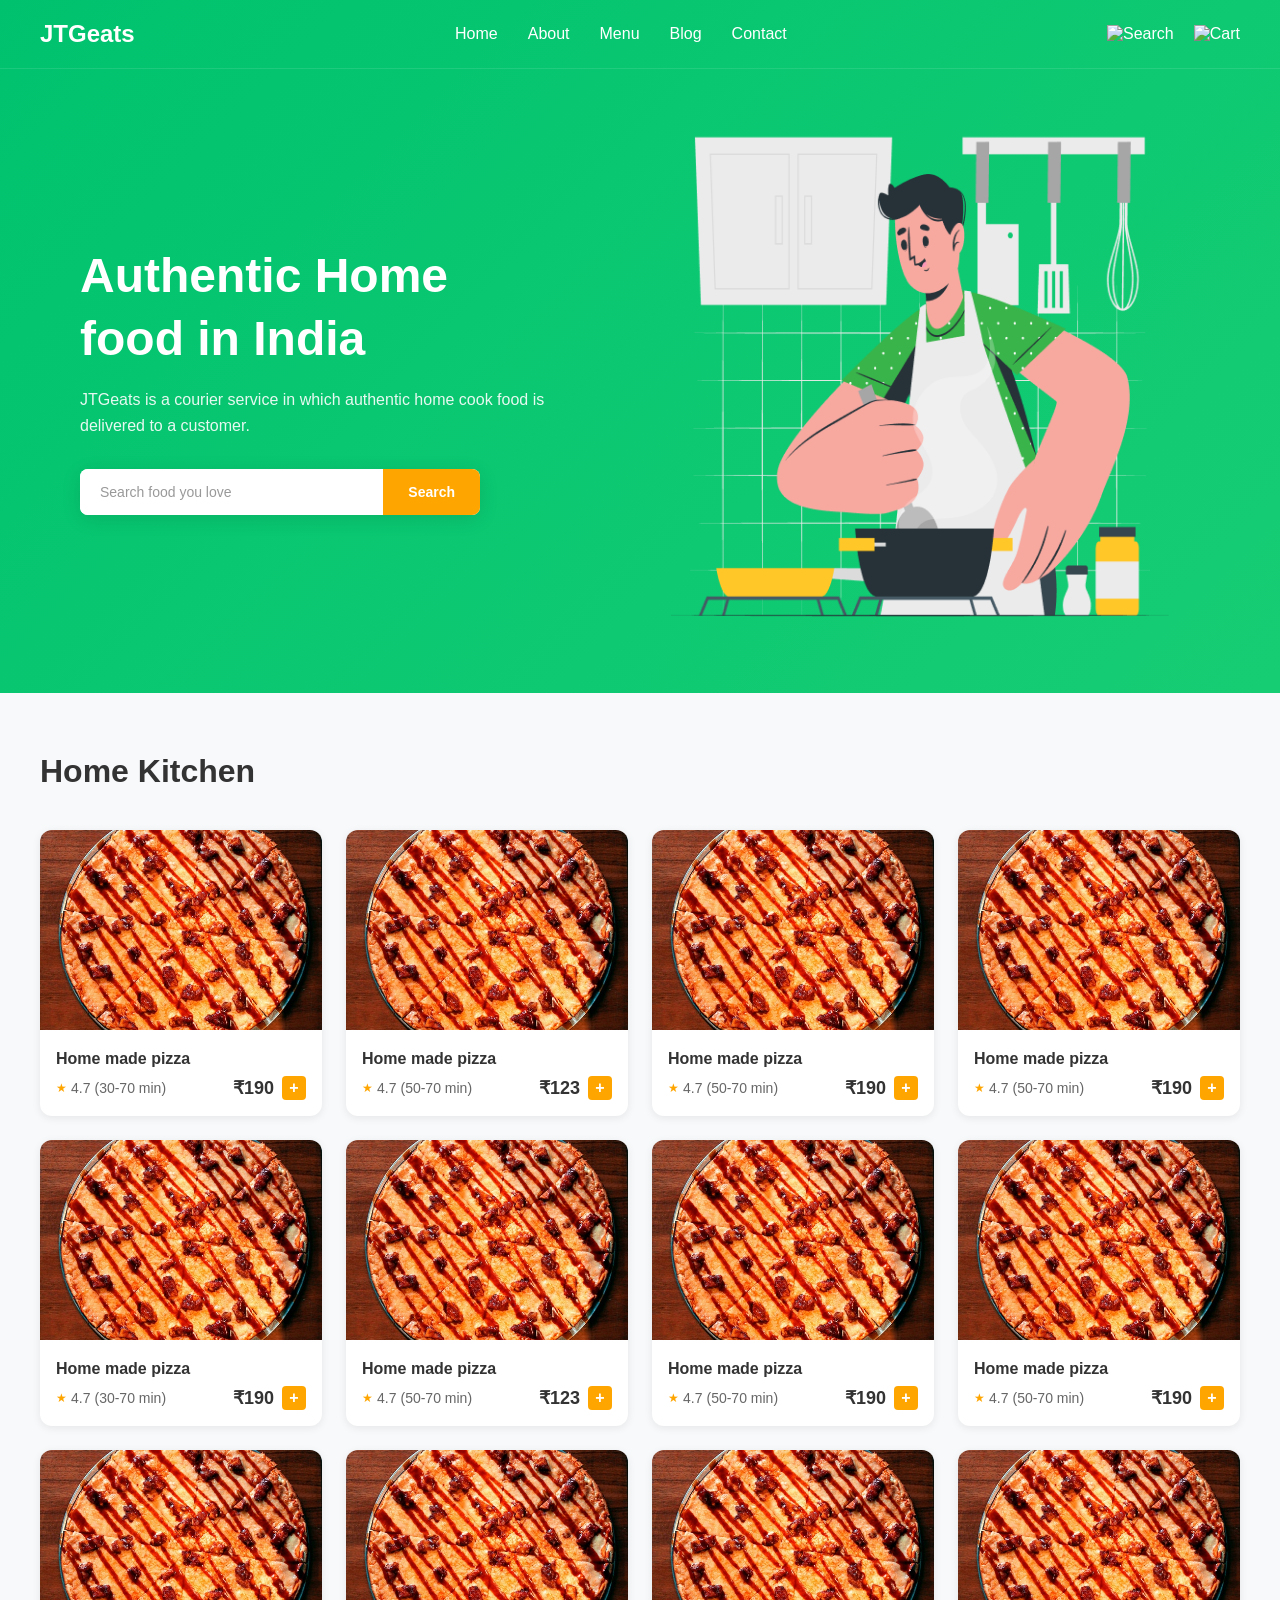
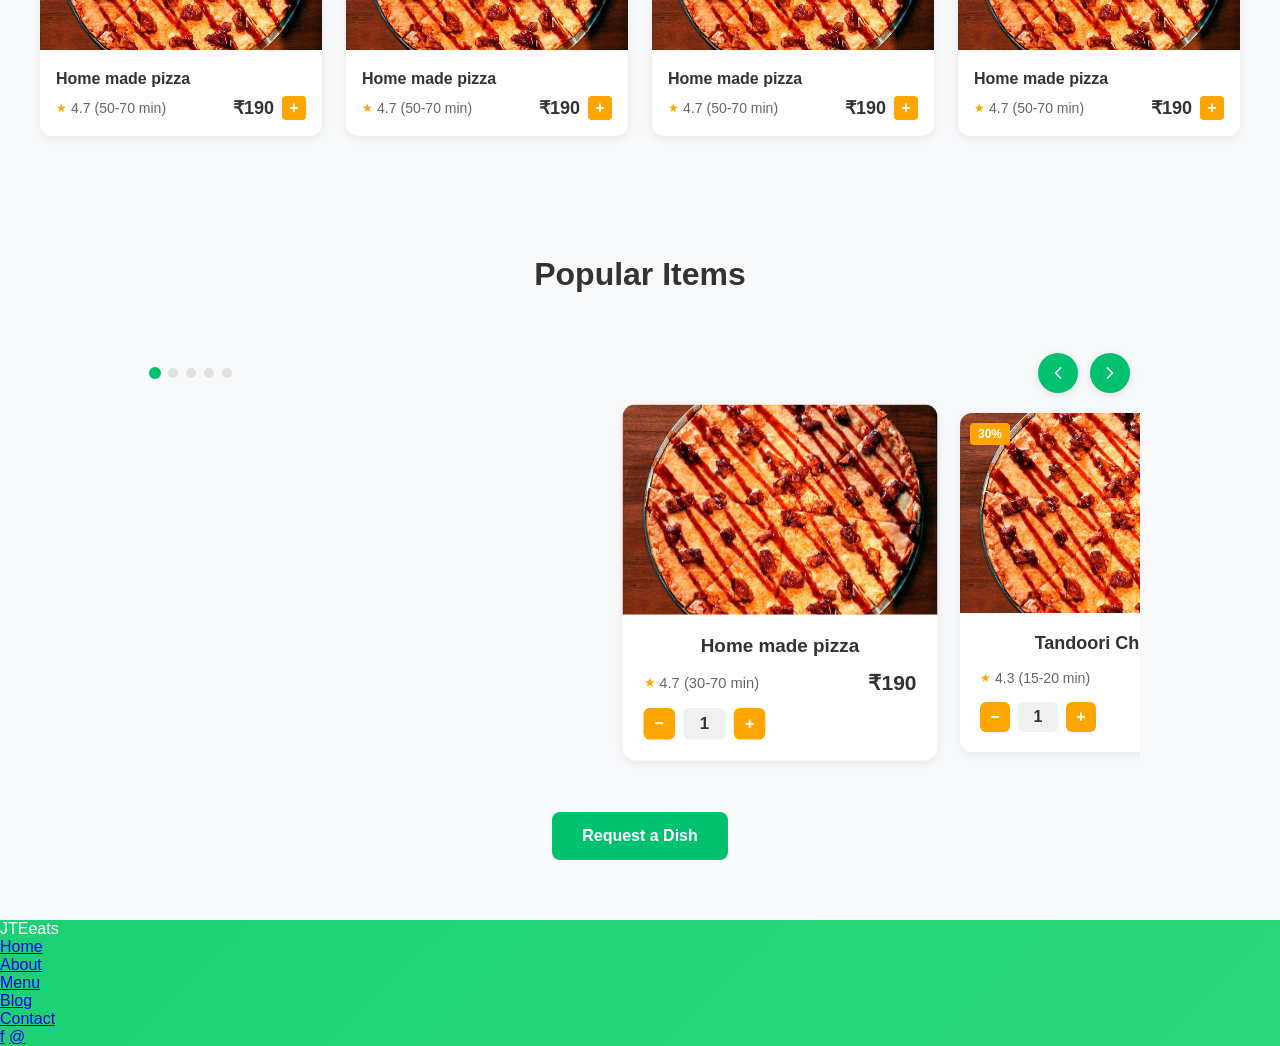
==== index.html @ 49a7e82a "Refactor homepage to load data dynamically Replaced hardcoded pizza and popular items in index.html " ====
<!DOCTYPE html>
<html lang="en">
<head>
  <meta charset="UTF-8" />
  <meta name="viewport" content="width=device-width, initial-scale=1.0"/>
  <title>JTGeats | Home</title>
  <link rel="stylesheet" href="style.css">
  <script src="script.js" defer></script>
</head>
<body>
  <header>
    <div class="nav-container">
      <div class="logo">JTGeats</div>
      <nav class="nav-links">
        <a href="#">Home</a>
        <a href="#">About</a>
        <a href="#">Menu</a>
        <a href="#">Blog</a>
        <a href="#">Contact</a>
      </nav>
      <div class="nav-icons">
        <div class="search-icon">
          <img src="https://img.icons8.com/ios-filled/24/ffffff/search--v1.png" alt="Search" width="24" height="24"/>
        </div>
        <div class="cart-icon">
          <img src="https://img.icons8.com/ios-filled/24/ffffff/cart-bag.png" alt="Cart" width="24" height="24"/>
        </div>
      </div>
    </div>
  </header>

  <main class="hero">
    <div class="hero-left">
      <h1>Authentic Home<br><span>food in India</span></h1>
      <p>JTGeats is a courier service in which authentic home cook food is delivered to a customer.</p>
      <div class="search-box">
        <input type="text" placeholder="Search food you love" />
        <button>Search</button>
      </div>
    </div>
    <div class="hero-right">
      <img src="assets/cuate.png" alt="kitchen-image" itemtype="http://schema.org/ImageObject" itemprop="image"/>
    </div>
  </main>

  <section class="home-kitchen">
    <h2>Home Kitchen</h2>
    <div class="pizza-grid">
      <!-- Pizza cards will be dynamically loaded from data.json -->
    </div>
  </section>

  <section class="popular-items">
    <h2>Popular Items</h2>
    <div class="carousel-container">
      <div class="carousel-header">
        <div class="carousel-indicators">
          <span class="indicator active" data-index="0"></span>
          <span class="indicator" data-index="1"></span>
          <span class="indicator" data-index="2"></span>
          <span class="indicator" data-index="3"></span>
          <span class="indicator" data-index="4"></span>
        </div>
        <div class="carousel-controls">
          <button class="carousel-nav prev" onclick="moveCarousel(-1)">
            <svg width="24" height="24" viewBox="0 0 24 24" fill="none" xmlns="http://www.w3.org/2000/svg">
              <path d="M15 18L9 12L15 6" stroke="currentColor" stroke-width="2" stroke-linecap="round" stroke-linejoin="round"/>
            </svg>
          </button>
          <button class="carousel-nav next" onclick="moveCarousel(1)">
            <svg width="24" height="24" viewBox="0 0 24 24" fill="none" xmlns="http://www.w3.org/2000/svg">
              <path d="M9 18L15 12L9 6" stroke="currentColor" stroke-width="2" stroke-linecap="round" stroke-linejoin="round"/>
            </svg>
          </button>
        </div>
      </div>
      <div class="carousel-wrapper" id="carousel">
        <!-- Popular items will be dynamically loaded from popular-items.json -->
      </div>
    </div>
    <button class="request-dish-btn" onclick="openModal()">Request a Dish</button>
  </section>


  <!-- <section class="hero">
        <div class="hero-container">
            <h1>We are providing best<br>home cooked food delivery service.</h1>
            <p>Away from home and craving the tasty homemade recipes?<br>Choose from a selection of our delicious home cooked dishes</p>
            
            <div class="video-container" onclick="toggleVideo()">
                <video id="foodVideo" muted>
                    <source src="https://sample-videos.com/zip/10/mp4/SampleVideo_1280x720_1mb.mp4" type="video/mp4">
                    Your browser does not support the video tag.
                </video>
                <div class="play-overlay" id="playOverlay">
                    <div class="play-icon"></div>
                </div>
            </div>
        </div>
    </section> -->

  

    <!-- Footer -->
    <footer class="footer">
        <div class="footer-content">
            <div class="footer-brand">JTEeats</div>
            <nav>
                <ul class="footer-nav">
                    <li><a href="#home">Home</a></li>
                    <li><a href="#about">About</a></li>
                    <li><a href="#menu">Menu</a></li>
                    <li><a href="#blog">Blog</a></li>
                    <li><a href="#contact">Contact</a></li>
                </ul>
            </nav>
            <div class="social-icons">
                <a href="#" class="social-icon">f</a>
                <a href="#" class="social-icon">@</a>
            </div>
        </div>
    </footer>

  <!-- Modal -->
  <div class="modal-overlay" id="modalOverlay">
    <div class="modal">
      <button class="modal-close" onclick="closeModal()">&times;</button>
      <h3>Request a Custom Dish</h3>
      <form id="requestForm">
        <div class="form-group">
          <label for="dishName">Dish Name</label>
          <input type="text" id="dishName" name="dishName" placeholder="Enter the dish name you'd like to request">
        </div>
        <div class="form-group">
          <label for="customerName">Your Name</label>
          <input type="text" id="customerName" name="customerName" placeholder="Enter your full name">
        </div>
        <div class="form-group">
          <label for="email">Email Address</label>
          <input type="email" id="email" name="email" placeholder="Enter your email address">
        </div>
        <div class="form-group">
          <label for="phone">Phone Number</label>
          <input type="tel" id="phone" name="phone" placeholder="Enter your phone number">
        </div>
        <div class="form-group">
          <label for="description">Special Instructions</label>
          <textarea id="description" name="description" placeholder="Any special requirements or cooking preferences..."></textarea>
        </div>
        <div class="modal-buttons">
          <button type="button" class="btn-cancel" onclick="closeModal()">Cancel</button>
          <button type="button" class="btn-submit" onclick="submitRequest()">Submit Request</button>
        </div>
      </form>
    </div>
  </div>
</body>
</html>
---- style.css ----
* {
      margin: 0;
      padding: 0;
      box-sizing: border-box;
    }

    body {
      font-family: 'Segoe UI', sans-serif;
      background: linear-gradient(135deg, #00c26e 0%, #2dd87a 100%);
      color: white;
      min-height: 100vh;
    }

    /* Navigation */
    header {
      padding: 20px 40px;
      border-bottom: 1px solid rgba(255, 255, 255, 0.1);
    }

    .nav-container {
      display: flex;
      align-items: center;
      justify-content: space-between;
    }

    .logo {
      font-size: 24px;
      font-weight: bold;
    }

    .nav-links {
      display: flex;
      gap: 30px;
    }

    .nav-links a {
      text-decoration: none;
      color: white;
      font-size: 16px;
      font-weight: 500;
      transition: opacity 0.3s ease;
    }

    .nav-links a:hover {
      opacity: 0.8;
    }

    .nav-icons {
      display: flex;
      align-items: center;
      gap: 20px;
    }

    .search-icon, .cart-icon {
      cursor: pointer;
      transition: opacity 0.3s ease;
    }

    .search-icon:hover, .cart-icon:hover {
      opacity: 0.8;
    }

    .search-icon svg, .cart-icon svg {
      width: 22px;
      height: 22px;
      fill: white;
    }

    /* Hero Section */
    .hero {
      display: flex;
      justify-content: space-between;
      align-items: center;
      padding: 60px 80px;
      gap: 60px;
    }

    .hero-left {
      flex: 1;
      max-width: 500px;
    }

    .hero-left h1 {
      font-size: 48px;
      font-weight: bold;
      line-height: 1.2;
      margin-bottom: 20px;
    }

    .hero-left h1 span {
      display: block;
      margin-top: 5px;
    }

    .hero-left p {
      font-size: 16px;
      line-height: 1.6;
      margin-bottom: 30px;
      opacity: 0.9;
    }

    .search-box {
      display: flex;
      align-items: center;
      background-color: white;
      border-radius: 8px;
      overflow: hidden;
      width: 400px;
      box-shadow: 0 4px 20px rgba(0, 0, 0, 0.1);
    }

    .search-box input {
      flex: 1;
      padding: 15px 20px;
      border: none;
      outline: none;
      font-size: 14px;
      color: #333;
    }

    .search-box input::placeholder {
      color: #999;
    }

    .search-box button {
      background-color: #ffa500;
      color: white;
      padding: 15px 25px;
      border: none;
      font-weight: bold;
      cursor: pointer;
      font-size: 14px;
      transition: background-color 0.3s ease;
    }

    .search-box button:hover {
      background-color: #e6940a;
    }

    /* Hero Image */
    .hero-right {
      flex: 1;
      display: flex;
      justify-content: center;
      align-items: center;
    }

    .hero-right img {
      max-width: 500px;
      width: 100%;
      height: auto;
    }

    /* Home Kitchen Section */
    .home-kitchen {
      background-color: #f8f9fa;
      color: #333;
      padding: 60px 40px;
    }

    .home-kitchen h2 {
      font-size: 32px;
      font-weight: bold;
      margin-bottom: 40px;
      color: #333;
    }

    .pizza-grid {
      display: grid;
      grid-template-columns: repeat(auto-fit, minmax(280px, 1fr));
      gap: 24px;
      max-width: 1200px;
      margin: 0 auto;
    }

    .pizza-card {
      background: white;
      border-radius: 12px;
      overflow: hidden;
      box-shadow: 0 2px 8px rgba(0, 0, 0, 0.08);
      transition: transform 0.3s ease, box-shadow 0.3s ease;
      position: relative;
    }

    .pizza-card:hover {
      transform: translateY(-2px);
      box-shadow: 0 4px 16px rgba(0, 0, 0, 0.12);
    }

    .pizza-image {
      width: 100%;
      height: 200px;
      object-fit: cover;
      position: relative;
    }

    .discount-badge {
      position: absolute;
      top: 10px;
      left: 10px;
      background-color: #ffa500;
      color: white;
      padding: 4px 8px;
      border-radius: 4px;
      font-size: 12px;
      font-weight: bold;
    }

    .pizza-info {
      padding: 16px;
    }

    .pizza-title {
      font-size: 16px;
      font-weight: 600;
      margin-bottom: 8px;
      color: #333;
    }

    .pizza-footer {
      display: flex;
      justify-content: space-between;
      align-items: center;
    }

    .pizza-rating {
      display: flex;
      align-items: center;
      gap: 4px;
      font-size: 14px;
      color: #666;
    }

    .star {
      color: #ffa500;
      font-size: 12px;
    }

    .pizza-price {
      font-size: 18px;
      font-weight: bold;
      color: #333;
    }

    .add-btn {
      background-color: #ffa500;
      color: white;
      border: none;
      width: 24px;
      height: 24px;
      border-radius: 4px;
      cursor: pointer;
      font-size: 16px;
      font-weight: bold;
      display: flex;
      align-items: center;
      justify-content: center;
      transition: background-color 0.3s ease;
    }

    .add-btn:hover {
      background-color: #e6940a;
    }

    /* Popular Items Section */
    .popular-items {
      background-color: #f8f9fa;
      color: #333;
      padding: 60px 40px;
      text-align: center;
    }

    .popular-items h2 {
      font-size: 32px;
      font-weight: bold;
      margin-bottom: 40px;
      color: #333;
    }

    .carousel-container {
      position: relative;
      max-width: 1000px;
      margin: 0 auto;
      overflow: hidden;
      padding: 20px 0;
    }

    .carousel-header {
      display: flex;
      justify-content: space-between;
      align-items: center;
      margin-bottom: 20px;
      padding: 0 10px;
    }

    .carousel-indicators {
      display: flex;
      gap: 8px;
    }

    .indicator {
      width: 10px;
      height: 10px;
      border-radius: 50%;
      background-color: #e0e0e0;
      cursor: pointer;
      transition: background-color 0.3s ease, transform 0.3s ease;
    }

    .indicator.active {
      background-color: #00c26e;
      transform: scale(1.2);
    }

    .carousel-controls {
      display: flex;
      gap: 12px;
    }

    .carousel-wrapper {
      display: flex;
      transition: transform 0.3s ease;
    }

    .carousel-item {
      min-width: 300px;
      margin: 0 15px;
      background: white;
      border-radius: 12px;
      overflow: hidden;
      box-shadow: 0 2px 8px rgba(0, 0, 0, 0.08);
      transition: transform 0.3s ease, box-shadow 0.3s ease;
      position: relative;
    }

    .carousel-item:hover {
      transform: translateY(-8px);
      box-shadow: 0 8px 25px rgba(0, 0, 0, 0.15);
    }

    .carousel-item.center {
      transform: scale(1.05);
      z-index: 2;
    }

    .carousel-item.center:hover {
      transform: scale(1.05) translateY(-8px);
    }

    .item-image {
      width: 100%;
      height: 200px;
      position: relative;
    }

    .carousel-nav {
      background-color: #00c26e;
      border: none;
      border-radius: 50%;
      width: 40px;
      height: 40px;
      cursor: pointer;
      display: flex;
      align-items: center;
      justify-content: center;
      color: white;
      font-size: 20px;
      transition: background-color 0.3s ease, transform 0.3s ease;
      box-shadow: 0 2px 8px rgba(0, 0, 0, 0.1);
    }

    .carousel-nav:hover {
      background-color: #00a85c;
      transform: scale(1.1);
    }

    .carousel-nav svg {
      width: 20px;
      height: 20px;
      color: white;
    }

    .item-info {
      padding: 20px;
    }

    .item-title {
      font-size: 18px;
      font-weight: 600;
      margin-bottom: 12px;
      color: #333;
    }

    .item-footer {
      display: flex;
      justify-content: space-between;
      align-items: center;
    }

    .item-rating {
      display: flex;
      align-items: center;
      gap: 4px;
      font-size: 14px;
      color: #666;
    }

    .item-price {
      font-size: 20px;
      font-weight: bold;
      color: #333;
    }

    .quantity-controls {
      display: flex;
      align-items: center;
      gap: 8px;
      margin-top: 12px;
    }

    .qty-btn {
      background-color: #ffa500;
      color: white;
      border: none;
      width: 30px;
      height: 30px;
      border-radius: 6px;
      cursor: pointer;
      font-size: 16px;
      font-weight: bold;
      display: flex;
      align-items: center;
      justify-content: center;
    }

    .qty-display {
      background-color: #f0f0f0;
      padding: 6px 12px;
      border-radius: 6px;
      font-weight: bold;
      min-width: 40px;
      text-align: center;
    }

    .request-dish-btn {
      background-color: #00c26e;
      color: white;
      border: none;
      padding: 15px 30px;
      border-radius: 8px;
      font-size: 16px;
      font-weight: bold;
      cursor: pointer;
      margin-top: 40px;
      transition: background-color 0.3s ease;
    }

    .request-dish-btn:hover {
      background-color: #00a85c;
    }

    /* Modal Styles */
    .modal-overlay {
      position: fixed;
      top: 0;
      left: 0;
      width: 100%;
      height: 100%;
      background-color: rgba(0, 0, 0, 0.6);
      display: none;
      justify-content: center;
      align-items: center;
      z-index: 1000;
    }

    .modal-overlay.active {
      display: flex;
    }

    .modal {
      background: white;
      border-radius: 12px;
      padding: 30px;
      width: 90%;
      max-width: 500px;
      position: relative;
      animation: modalSlideIn 0.3s ease;
    }

    @keyframes modalSlideIn {
      from {
        opacity: 0;
        transform: translateY(-50px);
      }
      to {
        opacity: 1;
        transform: translateY(0);
      }
    }

    .modal-close {
      position: absolute;
      top: 15px;
      right: 20px;
      background: none;
      border: none;
      font-size: 24px;
      cursor: pointer;
      color: #666;
    }

    .modal h3 {
      margin-bottom: 20px;
      color: #333;
      font-size: 24px;
    }

    .form-group {
      margin-bottom: 20px;
    }

    .form-group label {
      display: block;
      margin-bottom: 8px;
      font-weight: 600;
      color: #333;
    }

    .form-group input,
    .form-group textarea {
      width: 100%;
      padding: 12px;
      border: 2px solid #e0e0e0;
      border-radius: 8px;
      font-size: 14px;
      transition: border-color 0.3s ease;
    }

    .form-group input:focus,
    .form-group textarea:focus {
      outline: none;
      border-color: #00c26e;
    }

    .form-group textarea {
      resize: vertical;
      height: 100px;
    }

    .modal-buttons {
      display: flex;
      gap: 12px;
      justify-content: flex-end;
      margin-top: 30px;
    }

    .btn-cancel {
      background-color: #6c757d;
      color: white;
      border: none;
      padding: 12px 24px;
      border-radius: 8px;
      cursor: pointer;
      font-size: 14px;
      font-weight: 500;
    }

    .btn-submit {
      background-color: #00c26e;
      color: white;
      border: none;
      padding: 12px 24px;
      border-radius: 8px;
      cursor: pointer;
      font-size: 14px;
      font-weight: 500;
    }

    .btn-cancel:hover {
      background-color: #5a6268;
    }

    .btn-submit:hover {
      background-color: #00a85c;
    }

    /* Body scroll lock */
    body.modal-open {
      overflow: hidden;
    }

    /* Responsive Design */
    @media (max-width: 768px) {
      .hero {
        flex-direction: column;
        padding: 40px 20px;
        text-align: center;
      }
      
      .hero-left {
        max-width: 100%;
        margin-bottom: 40px;
      }
      
      .hero-left h1 {
        font-size: 36px;
      }
      
      .search-box {
        width: 100%;
        max-width: 400px;
      }
      
      .nav-container {
        padding: 0 20px;
      }
      
      .nav-links {
        gap: 20px;
      }

      .home-kitchen {
        padding: 40px 20px;
      }

      .pizza-grid {
        grid-template-columns: repeat(auto-fit, minmax(250px, 1fr));
        gap: 20px;
      }

      .popular-items {
        padding: 40px 20px;
      }

      .carousel-item {
        min-width: 280px;
      }

      .carousel-nav {
        display: flex;
      }

      .modal {
        width: 95%;
        margin: 20px;
        padding: 20px;
      }

   
        
    }
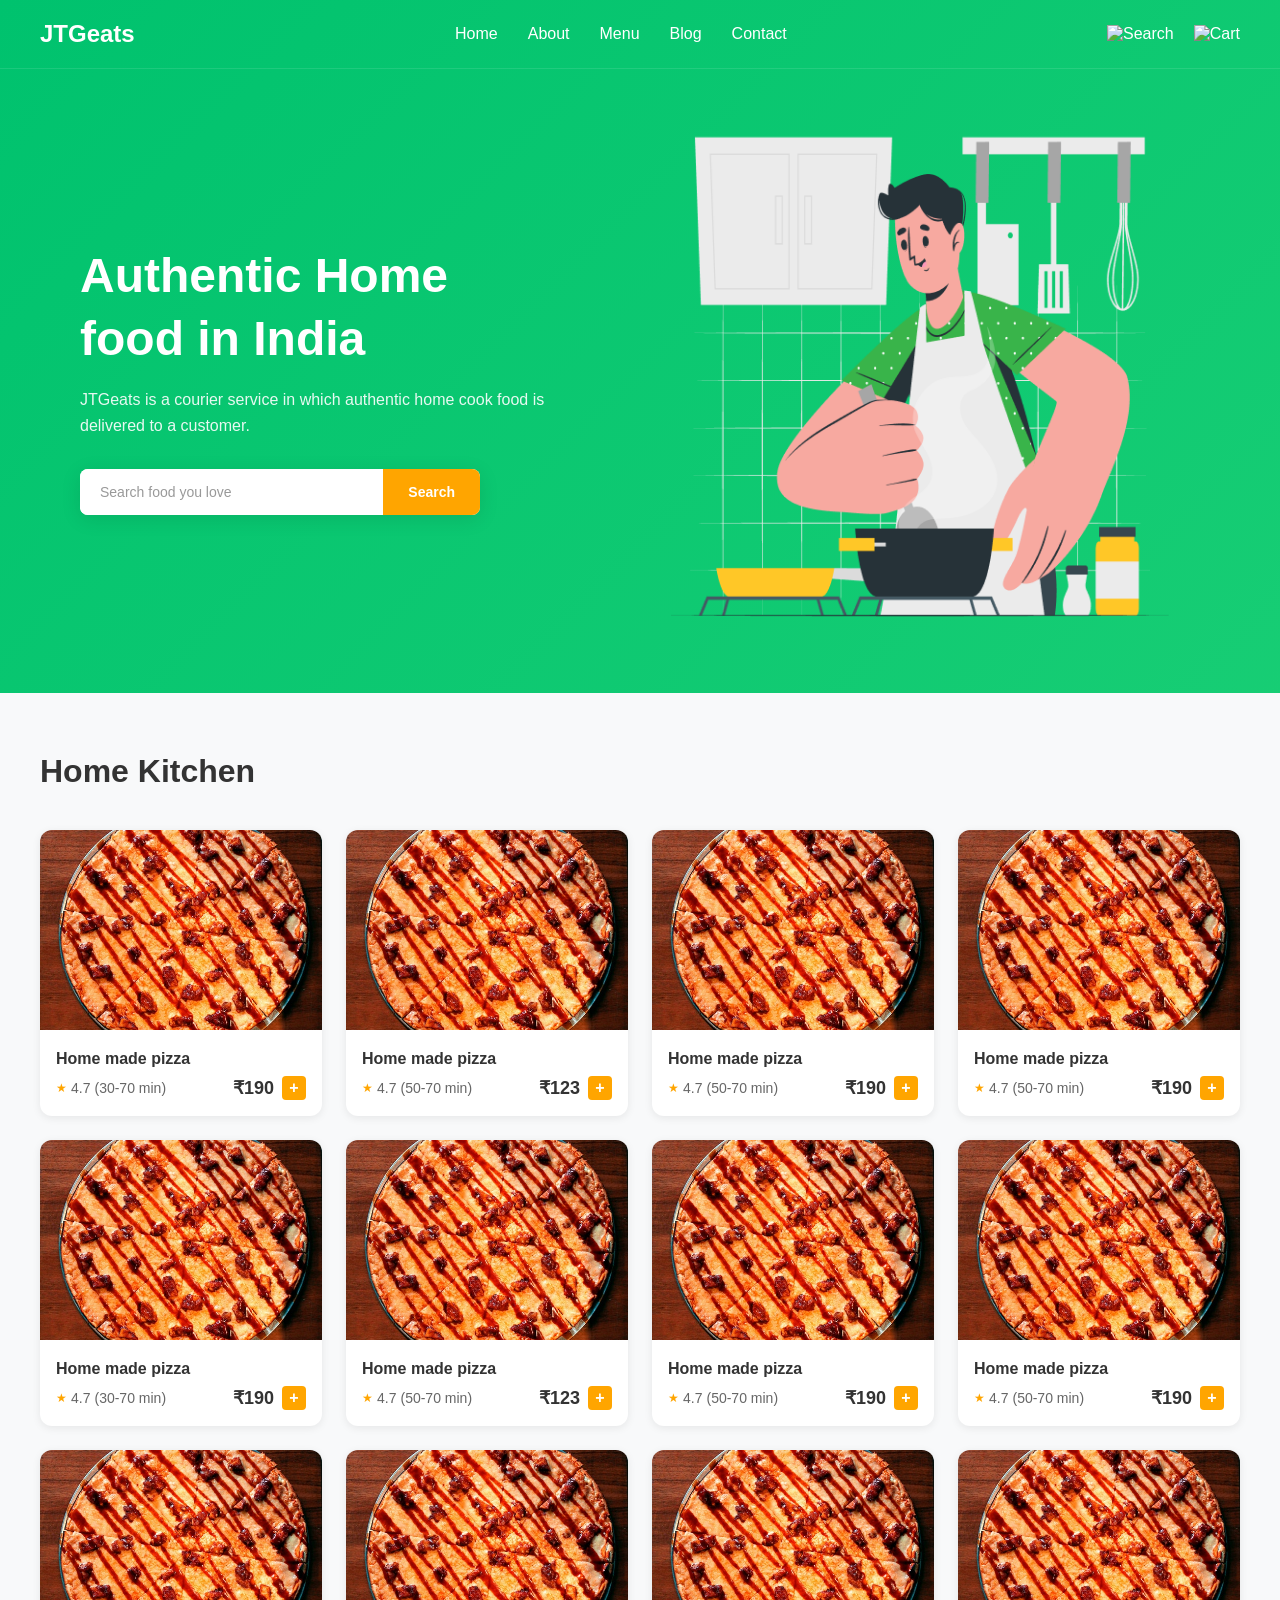
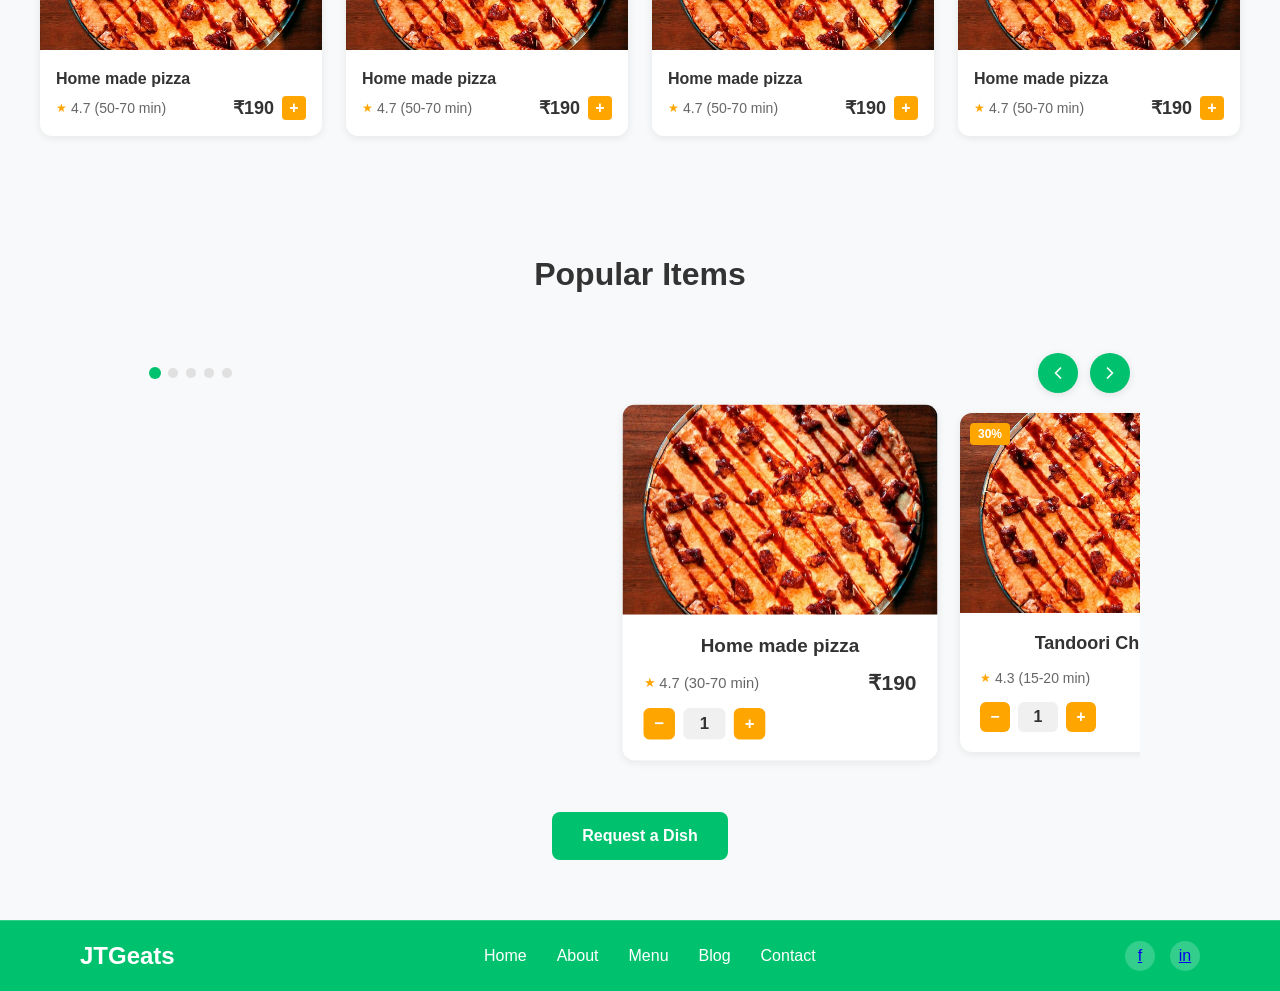
==== commit df48c7ab: "Revamp footer structure and styling Updated the footer brand name, simplified navigation links, and " ====
--- a/index.html
+++ b/index.html
@@ -104,19 +104,17 @@
     <!-- Footer -->
     <footer class="footer">
         <div class="footer-content">
-            <div class="footer-brand">JTEeats</div>
-            <nav>
-                <ul class="footer-nav">
-                    <li><a href="#home">Home</a></li>
-                    <li><a href="#about">About</a></li>
-                    <li><a href="#menu">Menu</a></li>
-                    <li><a href="#blog">Blog</a></li>
-                    <li><a href="#contact">Contact</a></li>
-                </ul>
+            <div class="footer-brand">JTGeats</div>
+            <nav class="footer-nav">
+                <a href="#">Home</a>
+                <a href="#">About</a>
+                <a href="#">Menu</a>
+                <a href="#">Blog</a>
+                <a href="#">Contact</a>
             </nav>
             <div class="social-icons">
                 <a href="#" class="social-icon">f</a>
-                <a href="#" class="social-icon">@</a>
+                <a href="#" class="social-icon">in</a>
             </div>
         </div>
     </footer>
--- a/style.css
+++ b/style.css
@@ -589,6 +589,69 @@
       overflow: hidden;
     }
 
+    /* Footer Styles */
+    .footer {
+      background-color: #00c26e;
+      padding: 20px 0;
+      border-top: 1px solid rgba(255, 255, 255, 0.2);
+    }
+
+    .footer-content {
+      max-width: 1200px;
+      margin: 0 auto;
+      display: flex;
+      justify-content: space-between;
+      align-items: center;
+      padding: 0 40px;
+    }
+
+    .footer-brand {
+      font-size: 24px;
+      font-weight: bold;
+      color: white;
+    }
+
+    .footer-nav {
+      display: flex;
+      gap: 30px;
+    }
+
+    .footer-nav a {
+      color: white;
+      text-decoration: none;
+      font-size: 16px;
+      transition: opacity 0.3s ease;
+    }
+
+    .footer-nav a:hover {
+      opacity: 0.8;
+    }
+
+    .social-icons {
+      display: flex;
+      gap: 15px;
+    }
+
+    .social-icon {
+      display: flex;
+      align-items: center;
+      justify-content: center;
+      width: 30px;
+      height: 30px;
+      border-radius: 50%;
+      background-color: rgba(255, 255, 255, 0.2);
+      transition: background-color 0.3s ease;
+    }
+
+    .social-icon:hover {
+      background-color: rgba(255, 255, 255, 0.3);
+    }
+
+    .social-icon img {
+      width: 16px;
+      height: 16px;
+    }
+
     /* Responsive Design */
     @media (max-width: 768px) {
       .hero {
@@ -646,6 +709,13 @@
         padding: 20px;
       }
 
-   
-        
+      .footer-content {
+        flex-direction: column;
+        gap: 20px;
+        padding: 20px;
+      }
+
+      .footer-nav {
+        gap: 20px;
+      }
     }
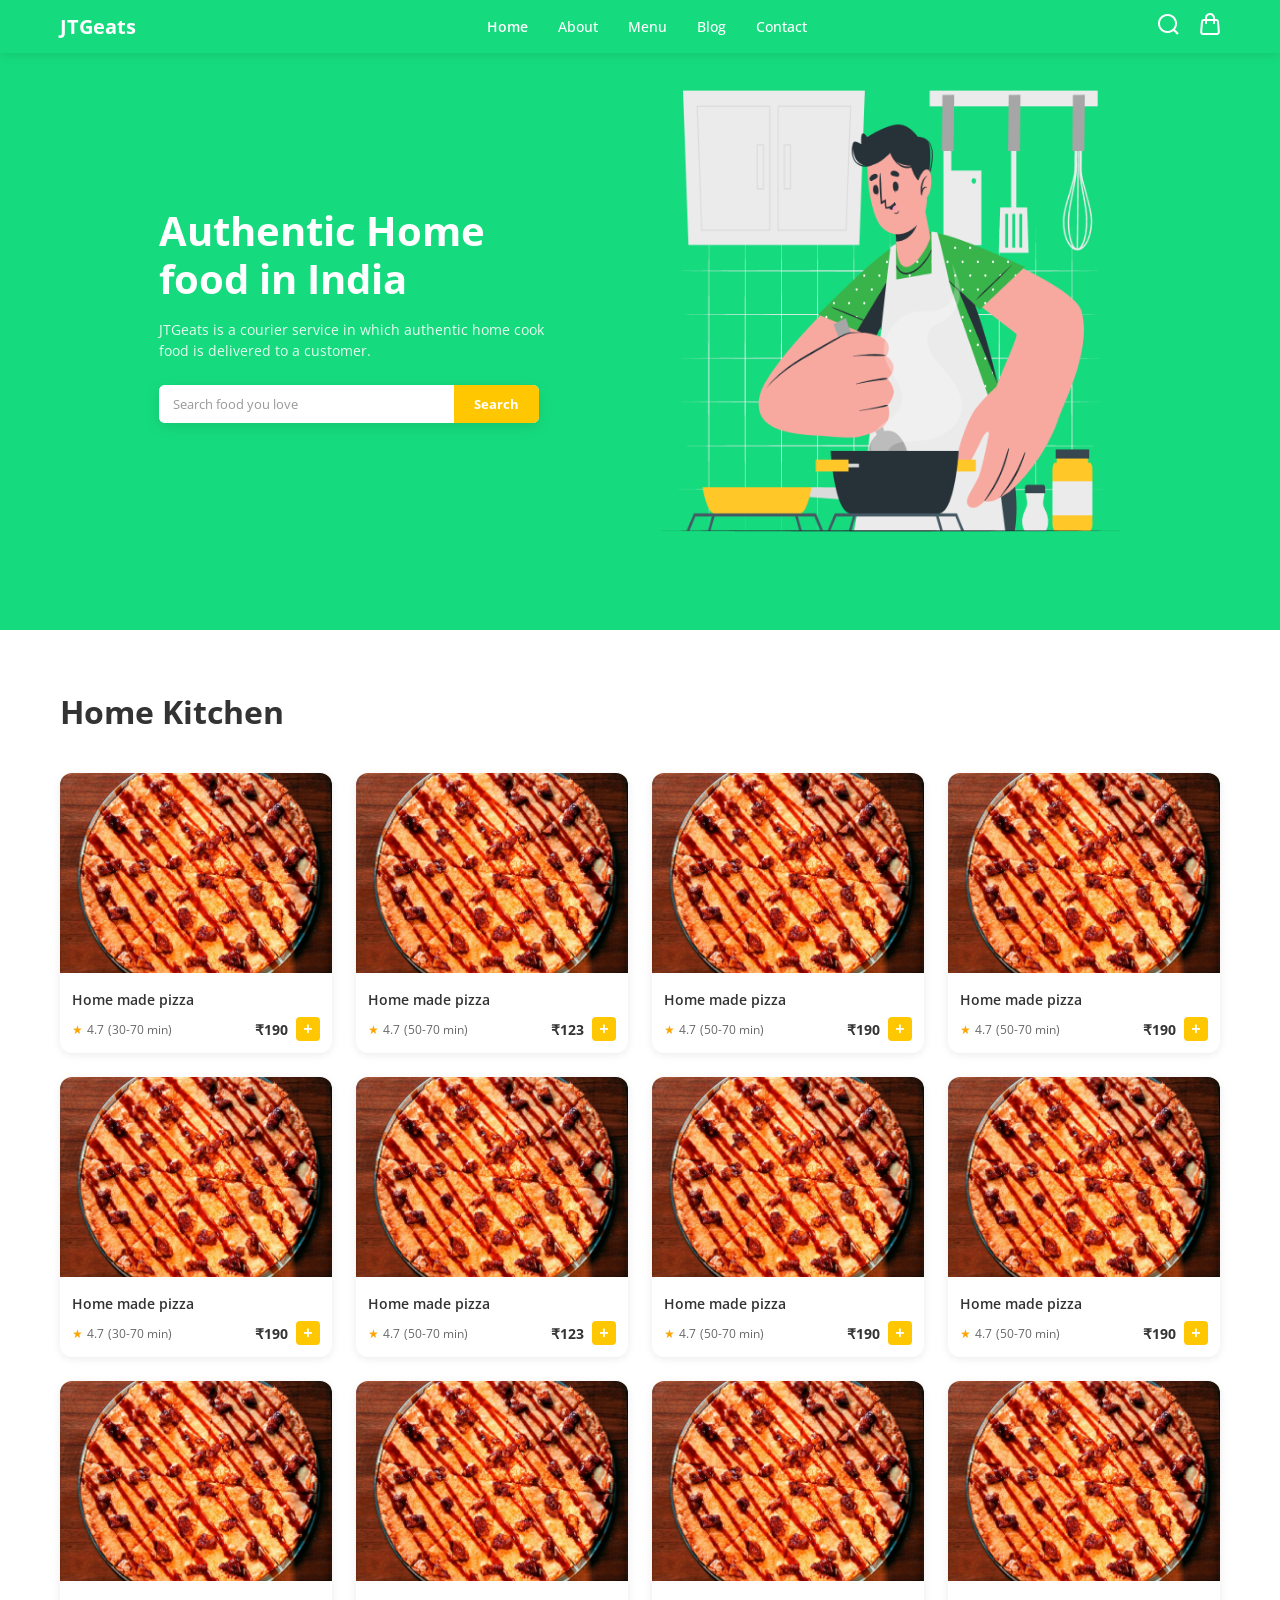
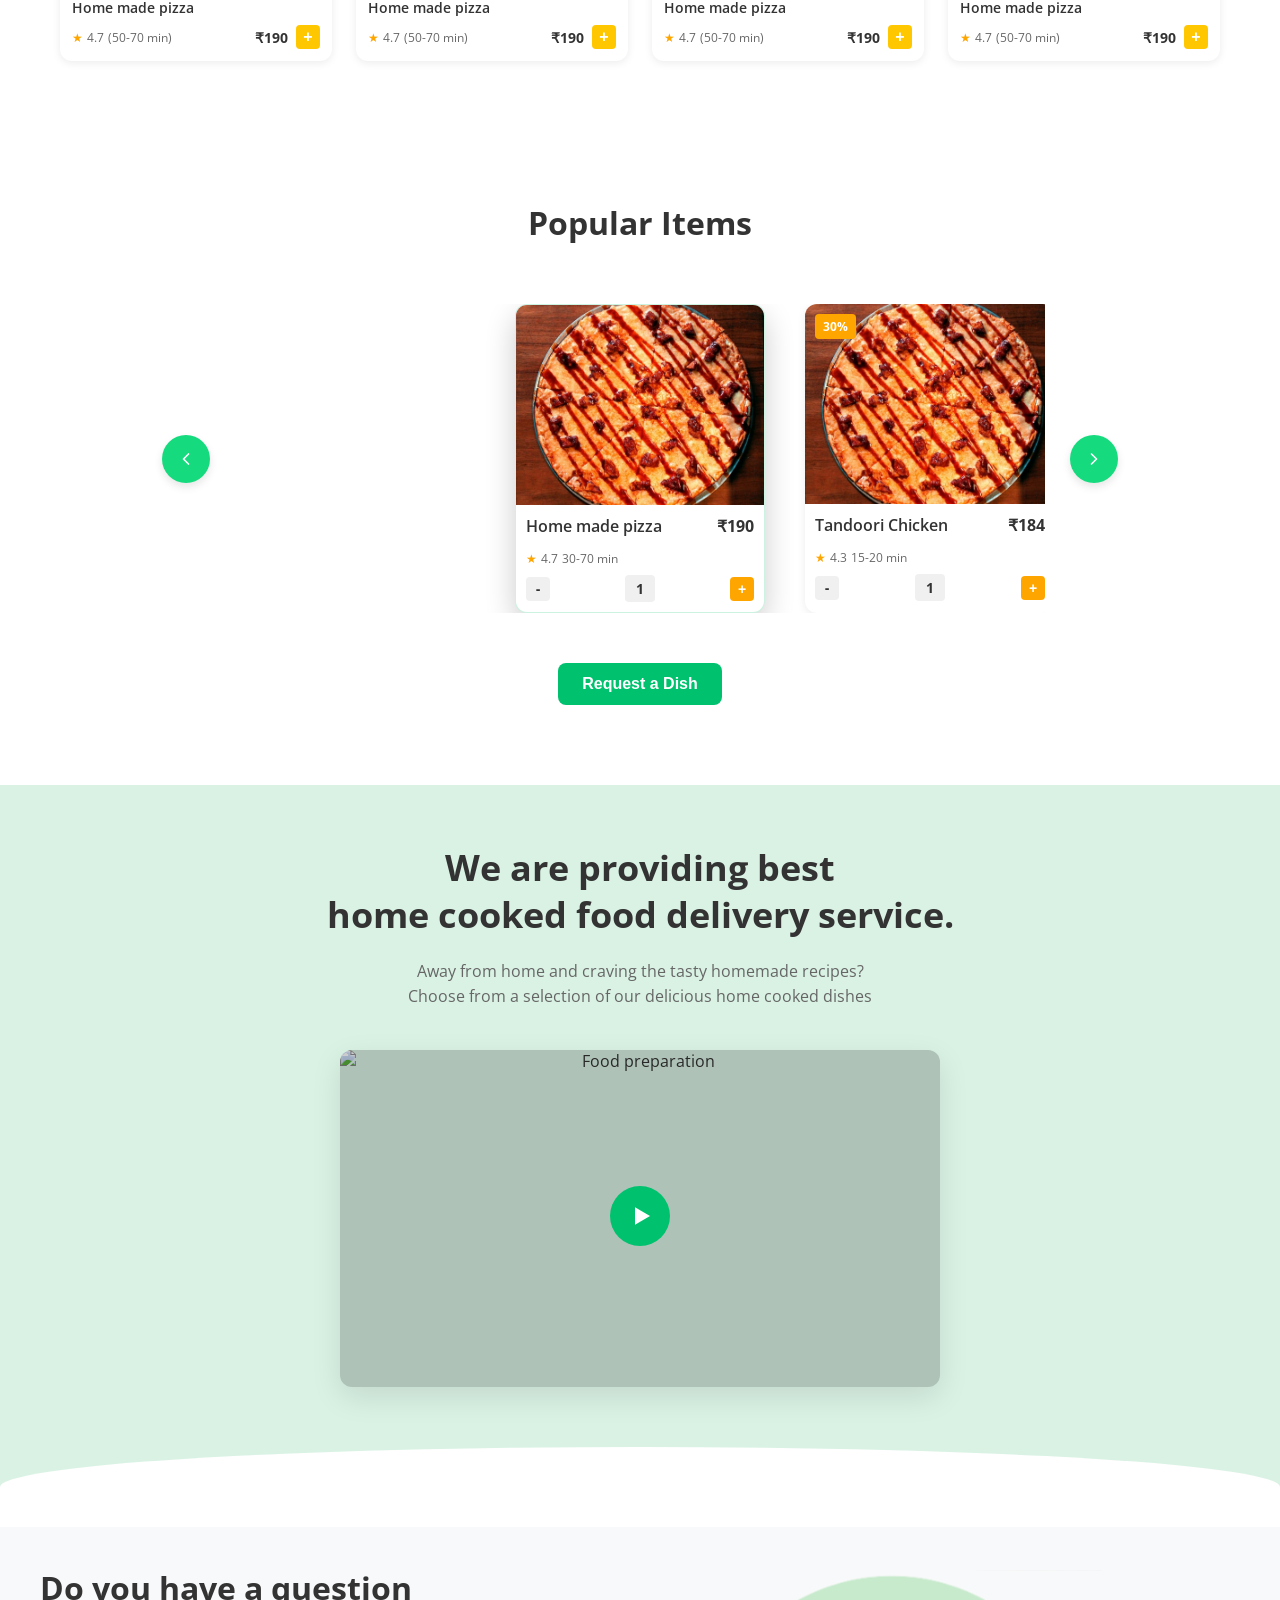
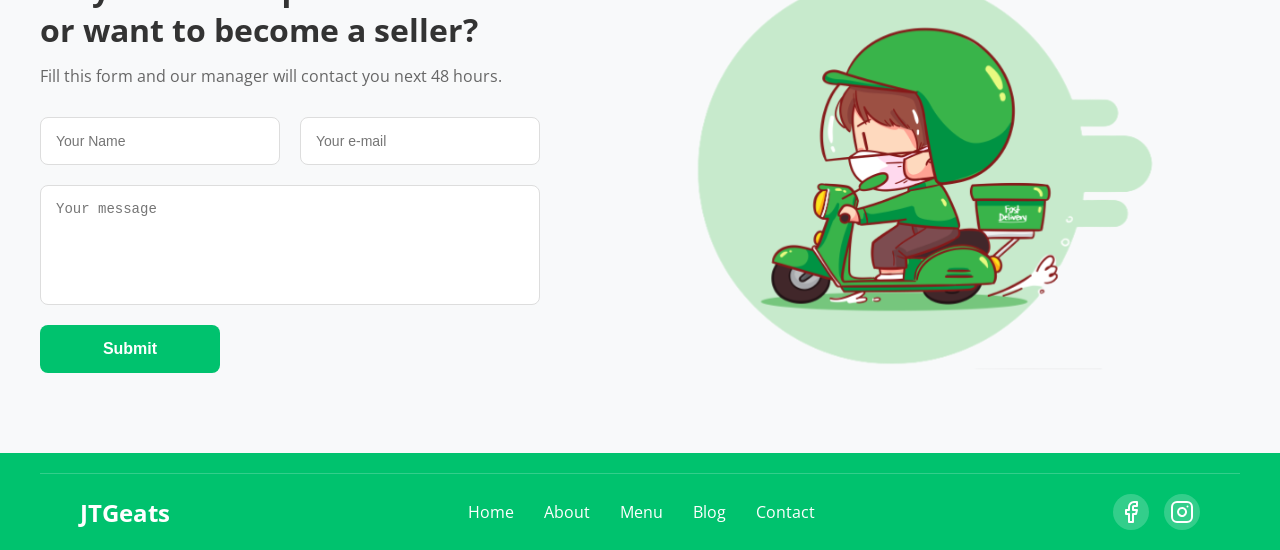
==== commit aac4379f: "updated small features still needs some work" ====
--- a/index.html
+++ b/index.html
@@ -4,7 +4,11 @@
   <meta charset="UTF-8" />
   <meta name="viewport" content="width=device-width, initial-scale=1.0"/>
   <title>JTGeats | Home</title>
+  <link rel="preconnect" href="https://fonts.googleapis.com">
+  <link rel="preconnect" href="https://fonts.gstatic.com" crossorigin>
+  <link href="https://fonts.googleapis.com/css2?family=Open+Sans:wght@400;500;600;700&display=swap" rel="stylesheet">
   <link rel="stylesheet" href="style.css">
+  <script src="https://code.jquery.com/jquery-3.6.0.min.js"></script>
   <script src="script.js" defer></script>
 </head>
 <body>
@@ -12,7 +16,7 @@
     <div class="nav-container">
       <div class="logo">JTGeats</div>
       <nav class="nav-links">
-        <a href="#">Home</a>
+        <a href="#" class="active">Home</a>
         <a href="#">About</a>
         <a href="#">Menu</a>
         <a href="#">Blog</a>
@@ -20,104 +24,146 @@
       </nav>
       <div class="nav-icons">
         <div class="search-icon">
-          <img src="https://img.icons8.com/ios-filled/24/ffffff/search--v1.png" alt="Search" width="24" height="24"/>
+          <img src="assets/search.png" alt="search" />
         </div>
         <div class="cart-icon">
-          <img src="https://img.icons8.com/ios-filled/24/ffffff/cart-bag.png" alt="Cart" width="24" height="24"/>
-        </div>
+          <img src="assets/bag.png" alt="cart" />
+        </div>
+      </div>
+      <div class="hamburger-menu">
+        <div class="bar"></div>
+        <div class="bar"></div>
+        <div class="bar"></div>
       </div>
     </div>
   </header>
 
-  <main class="hero">
-    <div class="hero-left">
-      <h1>Authentic Home<br><span>food in India</span></h1>
-      <p>JTGeats is a courier service in which authentic home cook food is delivered to a customer.</p>
-      <div class="search-box">
-        <input type="text" placeholder="Search food you love" />
-        <button>Search</button>
-      </div>
-    </div>
-    <div class="hero-right">
-      <img src="assets/cuate.png" alt="kitchen-image" itemtype="http://schema.org/ImageObject" itemprop="image"/>
-    </div>
-  </main>
+  <section class="hero">
+    <div class="hero-content">
+      <div class="hero-left">
+        <h1>Authentic Home<br>food in India</h1>
+        <p>JTGeats is a courier service in which authentic home cook food is delivered to a customer.</p>
+        <div class="search-box">
+          <input type="text" placeholder="Search food you love" />
+          <button>Search</button>
+        </div>
+      </div>
+      <div class="hero-right">
+        <img src="assets/cuate.png" alt="kitchen-image" />
+      </div>
+    </div>
+  </section>
 
   <section class="home-kitchen">
-    <h2>Home Kitchen</h2>
-    <div class="pizza-grid">
-      <!-- Pizza cards will be dynamically loaded from data.json -->
+    <div class="home-kitchen-content">
+      <h2>Home Kitchen</h2>
+      <div class="pizza-grid">
+        <!-- Pizza cards will be dynamically loaded from data.json -->
+      </div>
     </div>
   </section>
 
   <section class="popular-items">
-    <h2>Popular Items</h2>
-    <div class="carousel-container">
-      <div class="carousel-header">
-        <div class="carousel-indicators">
-          <span class="indicator active" data-index="0"></span>
-          <span class="indicator" data-index="1"></span>
-          <span class="indicator" data-index="2"></span>
-          <span class="indicator" data-index="3"></span>
-          <span class="indicator" data-index="4"></span>
-        </div>
-        <div class="carousel-controls">
-          <button class="carousel-nav prev" onclick="moveCarousel(-1)">
-            <svg width="24" height="24" viewBox="0 0 24 24" fill="none" xmlns="http://www.w3.org/2000/svg">
-              <path d="M15 18L9 12L15 6" stroke="currentColor" stroke-width="2" stroke-linecap="round" stroke-linejoin="round"/>
-            </svg>
-          </button>
-          <button class="carousel-nav next" onclick="moveCarousel(1)">
-            <svg width="24" height="24" viewBox="0 0 24 24" fill="none" xmlns="http://www.w3.org/2000/svg">
-              <path d="M9 18L15 12L9 6" stroke="currentColor" stroke-width="2" stroke-linecap="round" stroke-linejoin="round"/>
-            </svg>
-          </button>
-        </div>
-      </div>
-      <div class="carousel-wrapper" id="carousel">
-        <!-- Popular items will be dynamically loaded from popular-items.json -->
-      </div>
-    </div>
-    <button class="request-dish-btn" onclick="openModal()">Request a Dish</button>
-  </section>
-
-
-  <!-- <section class="hero">
-        <div class="hero-container">
-            <h1>We are providing best<br>home cooked food delivery service.</h1>
-            <p>Away from home and craving the tasty homemade recipes?<br>Choose from a selection of our delicious home cooked dishes</p>
-            
-            <div class="video-container" onclick="toggleVideo()">
-                <video id="foodVideo" muted>
-                    <source src="https://sample-videos.com/zip/10/mp4/SampleVideo_1280x720_1mb.mp4" type="video/mp4">
-                    Your browser does not support the video tag.
-                </video>
-                <div class="play-overlay" id="playOverlay">
-                    <div class="play-icon"></div>
-                </div>
+    <div class="popular-items-content">
+      <h2>Popular Items</h2>
+      <div class="carousel-outer">
+        <button class="carousel-nav prev" onclick="moveCarousel(-1)">
+          <svg width="24" height="24" viewBox="0 0 24 24" fill="none" xmlns="http://www.w3.org/2000/svg">
+            <path d="M15 18L9 12L15 6" stroke="currentColor" stroke-width="2" stroke-linecap="round" stroke-linejoin="round"/>
+          </svg>
+        </button>
+        <div class="carousel-container">
+          <div class="carousel-wrapper" id="carousel">
+            <!-- Popular items will be dynamically loaded from popular-items.json -->
+          </div>
+        </div>
+        <button class="carousel-nav next" onclick="moveCarousel(1)">
+          <svg width="24" height="24" viewBox="0 0 24 24" fill="none" xmlns="http://www.w3.org/2000/svg">
+            <path d="M9 18L15 12L9 6" stroke="currentColor" stroke-width="2" stroke-linecap="round" stroke-linejoin="round"/>
+          </svg>
+        </button>
+      </div>
+      <button class="request-dish-btn" onclick="openModal()">Request a Dish</button>
+    </div>
+  </section>
+
+
+  <section class="video-section">
+    <div class="video-container">
+      <h2 class="video-title">We are providing best<br>home cooked food delivery service.</h2>
+      <p class="video-description">Away from home and craving the tasty homemade recipes?<br>Choose from a selection of our delicious home cooked dishes</p>
+      
+      <div class="video-player">
+        <div class="video-wrapper" id="videoWrapper">
+          <img src="assets/2620043-uhd_3840_2160_25fps.mp4" alt="Food preparation" class="video-thumbnail">
+          <video id="foodVideo" muted loop>
+            <source src="assets/2620043-uhd_3840_2160_25fps.mp4" type="video/mp4">
+            Your browser does not support the video tag.
+          </video>
+          <div class="play-overlay" id="playOverlay">
+            <div class="play-button">
+              <svg width="60" height="60" viewBox="0 0 60 60" fill="none" xmlns="http://www.w3.org/2000/svg">
+                <circle cx="30" cy="30" r="30" fill="#00C26E"/>
+                <path d="M40 30L25 38.6603L25 21.3397L40 30Z" fill="white"/>
+              </svg>
             </div>
-        </div>
-    </section> -->
+          </div>
+        </div>
+      </div>
+    </div>
+  </section>
 
   
 
-    <!-- Footer -->
-    <footer class="footer">
-        <div class="footer-content">
-            <div class="footer-brand">JTGeats</div>
-            <nav class="footer-nav">
-                <a href="#">Home</a>
-                <a href="#">About</a>
-                <a href="#">Menu</a>
-                <a href="#">Blog</a>
-                <a href="#">Contact</a>
-            </nav>
-            <div class="social-icons">
-                <a href="#" class="social-icon">f</a>
-                <a href="#" class="social-icon">in</a>
-            </div>
-        </div>
-    </footer>
+  <section class="contact-section">
+    <div class="contact-container">
+      <div class="contact-form-container">
+        <h2 class="contact-title">Do you have a question<br>or want to become a seller?</h2>
+        <p class="contact-subtitle">Fill this form and our manager will contact you next 48 hours.</p>
+        
+        <form class="contact-form">
+          <div class="form-row">
+            <input type="text" placeholder="Your Name" class="form-input">
+            <input type="email" placeholder="Your e-mail" class="form-input">
+          </div>
+          <textarea placeholder="Your message" class="form-textarea"></textarea>
+          <button type="submit" class="form-submit">Submit</button>
+        </form>
+      </div>
+      
+      <div class="contact-image">
+        <img src="assets/Food_delivery_cute_man_riding_motorcycles_cartoon_art_illustration 2.svg" alt="Delivery man on motorcycle" class="delivery-illustration">
+      </div>
+    </div>
+  </section>
+
+  <!-- Footer -->
+  <footer class="footer">
+    <div class="footer-content">
+      <div class="footer-brand">JTGeats</div>
+      <nav class="footer-nav">
+        <a href="#">Home</a>
+        <a href="#">About</a>
+        <a href="#">Menu</a>
+        <a href="#">Blog</a>
+        <a href="#">Contact</a>
+      </nav>
+      <div class="social-icons">
+        <a href="#" class="social-icon">
+          <svg width="24" height="24" viewBox="0 0 24 24" fill="none" xmlns="http://www.w3.org/2000/svg">
+            <path d="M18 2H15C13.6739 2 12.4021 2.52678 11.4645 3.46447C10.5268 4.40215 10 5.67392 10 7V10H7V14H10V22H14V14H17L18 10H14V7C14 6.73478 14.1054 6.48043 14.2929 6.29289C14.4804 6.10536 14.7348 6 15 6H18V2Z" stroke="white" stroke-width="2" stroke-linecap="round" stroke-linejoin="round"/>
+          </svg>
+        </a>
+        <a href="#" class="social-icon">
+          <svg width="24" height="24" viewBox="0 0 24 24" fill="none" xmlns="http://www.w3.org/2000/svg">
+            <path d="M17 2H7C4.23858 2 2 4.23858 2 7V17C2 19.7614 4.23858 22 7 22H17C19.7614 22 22 19.7614 22 17V7C22 4.23858 19.7614 2 17 2Z" stroke="white" stroke-width="2" stroke-linecap="round" stroke-linejoin="round"/>
+            <path d="M16 11.3701C16.1234 12.2023 15.9813 13.0523 15.5938 13.7991C15.2063 14.5459 14.5932 15.1515 13.8416 15.5297C13.0901 15.908 12.2385 16.0397 11.4078 15.906C10.5771 15.7723 9.80977 15.3801 9.21485 14.7852C8.61993 14.1903 8.22774 13.4229 8.09408 12.5923C7.96042 11.7616 8.09208 10.91 8.47034 10.1584C8.8486 9.40691 9.4542 8.7938 10.201 8.4063C10.9478 8.0188 11.7978 7.87665 12.63 8.00006C13.4789 8.12594 14.2649 8.52152 14.8717 9.12836C15.4785 9.73521 15.8741 10.5211 16 11.3701Z" stroke="white" stroke-width="2" stroke-linecap="round" stroke-linejoin="round"/>
+            <path d="M17.5 6.5H17.51" stroke="white" stroke-width="2" stroke-linecap="round" stroke-linejoin="round"/>
+          </svg>
+        </a>
+      </div>
+    </div>
+  </footer>
 
   <!-- Modal -->
   <div class="modal-overlay" id="modalOverlay">
--- a/style.css
+++ b/style.css
@@ -1,197 +1,503 @@
- * {
-      margin: 0;
-      padding: 0;
-      box-sizing: border-box;
-    }
-
-    body {
-      font-family: 'Segoe UI', sans-serif;
-      background: linear-gradient(135deg, #00c26e 0%, #2dd87a 100%);
-      color: white;
-      min-height: 100vh;
-    }
-
-    /* Navigation */
-    header {
-      padding: 20px 40px;
-      border-bottom: 1px solid rgba(255, 255, 255, 0.1);
-    }
-
-    .nav-container {
-      display: flex;
-      align-items: center;
-      justify-content: space-between;
-    }
-
-    .logo {
-      font-size: 24px;
+* {
+  margin: 0;
+  padding: 0;
+  box-sizing: border-box;
+}
+
+body {
+  font-family: 'Open Sans', sans-serif;
+  color: #333;
+  min-height: 100vh;
+  overflow-x: hidden;
+  background-color: #f9f9f9;
+}
+
+/* Navigation */
+header {
+  padding: 12px 0;
+  background-color: #16DB7E;
+  color: white;
+  position: fixed;
+  top: 0;
+  left: 0;
+  right: 0;
+  z-index: 100;
+  box-shadow: 0 2px 10px rgba(0, 0, 0, 0.1);
+}
+
+.nav-container {
+  display: flex;
+  align-items: center;
+  justify-content: space-between;
+  max-width: 1200px;
+  margin: 0 auto;
+  padding: 0 20px;
+}
+
+.logo {
+  font-size: 20px;
+  font-weight: bold;
+  color: white;
+}
+
+.nav-links {
+  display: flex;
+  gap: 30px;
+}
+
+.nav-links a {
+  text-decoration: none;
+  color: white;
+  font-size: 14px;
+  font-weight: 500;
+  transition: opacity 0.3s ease;
+}
+
+.nav-links a.active {
+  font-weight: 600;
+}
+
+.nav-links a:hover {
+  opacity: 0.8;
+}
+
+.nav-icons {
+  display: flex;
+  align-items: center;
+  gap: 20px;
+}
+
+.search-icon, .cart-icon {
+  cursor: pointer;
+  transition: opacity 0.3s ease;
+}
+
+.search-icon:hover, .cart-icon:hover {
+  opacity: 0.8;
+}
+
+.search-icon svg, .cart-icon svg {
+  width: 20px;
+  height: 20px;
+}
+
+.hamburger-menu {
+  display: none;
+  flex-direction: column;
+  gap: 4px;
+  cursor: pointer;
+}
+
+.bar {
+  width: 22px;
+  height: 2px;
+  background-color: white;
+  border-radius: 2px;
+}
+
+/* Hero Section */
+.hero {
+  background-color: #16DB7E;
+  color: white;
+  padding: 60px 0;
+  overflow: hidden;
+  min-height: 70vh;
+  display: flex;
+  align-items: center;
+}
+
+.hero-content {
+  display: flex;
+  justify-content: space-between;
+  align-items: center;
+  max-width: 1200px;
+  margin: 0 auto;
+  padding: 0 20px;
+  gap: 40px;
+}
+
+.hero-left {
+  flex: 1;
+  max-width: 500px;
+}
+
+.hero-left h1 {
+  font-size: 40px;
+  font-weight: bold;
+  line-height: 1.2;
+  margin-bottom: 16px;
+  color: white;
+}
+
+.hero-left p {
+  font-size: 14px;
+  line-height: 1.5;
+  margin-bottom: 24px;
+  opacity: 0.9;
+  max-width: 400px;
+}
+
+.search-box {
+  display: flex;
+  align-items: center;
+  background-color: white;
+  border-radius: 6px;
+  overflow: hidden;
+  width: 100%;
+  max-width: 380px;
+  box-shadow: 0 4px 15px rgba(0, 0, 0, 0.1);
+}
+
+.search-box input {
+  flex: 1;
+  padding: 10px 14px;
+  border: none;
+  outline: none;
+  font-size: 13px;
+  color: #333;
+  font-family: 'Open Sans', sans-serif;
+}
+
+.search-box input::placeholder {
+  color: #999;
+}
+
+.search-box button {
+  background-color: #FFC700;
+  color: white;
+  padding: 10px 20px;
+  border: none;
+  font-weight: bold;
+  cursor: pointer;
+  font-size: 13px;
+  transition: background-color 0.3s ease;
+  font-family: 'Open Sans', sans-serif;
+}
+
+.search-box button:hover {
+  background-color: #e6b400;
+}
+
+/* Hero Right Image */
+.hero-right img {
+  max-width: 100%;
+  height: auto;
+}
+
+/* Hero Image */
+.hero-right {
+  flex: 1;
+  display: flex;
+  justify-content: center;
+  align-items: center;
+}
+
+.hero-right img {
+  max-width: 100%;
+  height: auto;
+}
+
+    /* Home Kitchen Section */
+.home-kitchen {
+  background-color: #ffffff;
+  color: #333;
+  padding: 60px 0;
+}
+
+.home-kitchen-content {
+  max-width: 1200px;
+  margin: 0 auto;
+  padding: 0 20px;
+}
+
+.home-kitchen h2 {
+  font-size: 32px;
+  font-weight: bold;
+  margin-bottom: 40px;
+  color: #333;
+}
+
+.pizza-grid {
+  display: grid;
+  grid-template-columns: repeat(4, 1fr);
+  gap: 24px;
+  margin: 0 auto;
+}
+
+.pizza-card {
+  background: white;
+  border-radius: 12px;
+  overflow: hidden;
+  box-shadow: 0 2px 8px rgba(0, 0, 0, 0.08);
+  transition: transform 0.3s ease, box-shadow 0.3s ease;
+  position: relative;
+}
+
+.pizza-card:hover {
+  transform: translateY(-2px);
+  box-shadow: 0 4px 16px rgba(0, 0, 0, 0.12);
+}
+
+.pizza-image {
+  width: 100%;
+  height: 180px;
+  object-fit: cover;
+  position: relative;
+}
+
+.discount-badge {
+  position: absolute;
+  top: 10px;
+  left: 10px;
+  background-color: #FFC700;
+  color: white;
+  padding: 4px 8px;
+  border-radius: 4px;
+  font-size: 12px;
+  font-weight: bold;
+}
+
+.pizza-info {
+  padding: 12px;
+}
+
+.pizza-title {
+  font-size: 14px;
+  font-weight: 600;
+  margin-bottom: 8px;
+  color: #333;
+}
+
+.pizza-footer {
+  display: flex;
+  justify-content: space-between;
+  align-items: center;
+  margin-top: 8px;
+}
+
+.pizza-rating {
+  display: flex;
+  align-items: center;
+  gap: 4px;
+  font-size: 12px;
+  color: #666;
+}
+
+.star {
+  color: #FFC700;
+  font-size: 12px;
+}
+
+.pizza-price {
+  font-size: 14px;
+  font-weight: bold;
+  color: #333;
+}
+
+.add-btn {
+  background-color: #FFC700;
+  color: white;
+  border: none;
+  width: 24px;
+  height: 24px;
+  border-radius: 4px;
+  cursor: pointer;
+  font-size: 16px;
+  font-weight: bold;
+  display: flex;
+  align-items: center;
+  justify-content: center;
+  transition: background-color 0.3s ease;
+}
+
+.add-btn:hover {
+  background-color: #e6b400;
+}
+
+/* Popular Items Section */
+.popular-items {
+  background-color: #ffffff;
+  color: #333;
+  padding: 80px 0;
+  text-align: center;
+}
+
+.popular-items-content {
+  max-width: 1200px;
+  margin: 0 auto;
+  padding: 0 20px;
+}
+    
+    /* Video Section */
+    .video-section {
+      background-color: #d9f2e4;
+      padding: 60px 20px 100px;
+      text-align: center;
+      position: relative;
+    }
+    
+    .video-section::after {
+      content: '';
+      position: absolute;
+      bottom: 0;
+      left: 0;
+      width: 100%;
+      height: 80px;
+      background-color: white;
+      border-radius: 100% 100% 0 0 / 80px;
+      transform: translateY(50%);
+    }
+    
+    .video-container {
+      max-width: 1000px;
+      margin: 0 auto;
+      position: relative;
+      z-index: 2;
+    }
+    
+    .video-title {
+      font-size: 36px;
       font-weight: bold;
-    }
-
-    .nav-links {
-      display: flex;
-      gap: 30px;
-    }
-
-    .nav-links a {
-      text-decoration: none;
-      color: white;
+      color: #333;
+      margin-bottom: 20px;
+      line-height: 1.3;
+    }
+    
+    .video-description {
       font-size: 16px;
-      font-weight: 500;
-      transition: opacity 0.3s ease;
-    }
-
-    .nav-links a:hover {
-      opacity: 0.8;
-    }
-
-    .nav-icons {
-      display: flex;
-      align-items: center;
-      gap: 20px;
-    }
-
-    .search-icon, .cart-icon {
-      cursor: pointer;
-      transition: opacity 0.3s ease;
-    }
-
-    .search-icon:hover, .cart-icon:hover {
-      opacity: 0.8;
-    }
-
-    .search-icon svg, .cart-icon svg {
-      width: 22px;
-      height: 22px;
-      fill: white;
-    }
-
-    /* Hero Section */
-    .hero {
-      display: flex;
-      justify-content: space-between;
-      align-items: center;
-      padding: 60px 80px;
-      gap: 60px;
-    }
-
-    .hero-left {
-      flex: 1;
-      max-width: 500px;
-    }
-
-    .hero-left h1 {
-      font-size: 48px;
-      font-weight: bold;
-      line-height: 1.2;
-      margin-bottom: 20px;
-    }
-
-    .hero-left h1 span {
+      color: #666;
+      margin-bottom: 40px;
+      line-height: 1.6;
+      max-width: 600px;
+      margin-left: auto;
+      margin-right: auto;
+    }
+    
+    .video-player {
+      max-width: 700px;
+      margin: 0 auto;
+    }
+    
+    .video-wrapper {
+      position: relative;
+      width: 100%;
+      max-width: 600px;
+      margin: 0 auto;
+      border-radius: 12px;
+      overflow: hidden;
+      box-shadow: 0 10px 30px rgba(0, 0, 0, 0.1);
+      aspect-ratio: 16/9;
+    }
+    
+    .video-thumbnail {
+      width: 100%;
+      height: 100%;
+      object-fit: cover;
       display: block;
-      margin-top: 5px;
-    }
-
-    .hero-left p {
-      font-size: 16px;
-      line-height: 1.6;
-      margin-bottom: 30px;
-      opacity: 0.9;
-    }
-
-    .search-box {
-      display: flex;
-      align-items: center;
-      background-color: white;
-      border-radius: 8px;
-      overflow: hidden;
-      width: 400px;
-      box-shadow: 0 4px 20px rgba(0, 0, 0, 0.1);
-    }
-
-    .search-box input {
-      flex: 1;
-      padding: 15px 20px;
-      border: none;
-      outline: none;
-      font-size: 14px;
-      color: #333;
-    }
-
-    .search-box input::placeholder {
-      color: #999;
-    }
-
-    .search-box button {
-      background-color: #ffa500;
-      color: white;
-      padding: 15px 25px;
-      border: none;
-      font-weight: bold;
-      cursor: pointer;
-      font-size: 14px;
-      transition: background-color 0.3s ease;
-    }
-
-    .search-box button:hover {
-      background-color: #e6940a;
-    }
-
-    /* Hero Image */
-    .hero-right {
-      flex: 1;
+    }
+    
+    #foodVideo {
+      position: absolute;
+      top: 0;
+      left: 0;
+      width: 100%;
+      height: 100%;
+      object-fit: cover;
+      display: none;
+      z-index: 2;
+    }
+    
+    .play-overlay {
+      position: absolute;
+      top: 0;
+      left: 0;
+      width: 100%;
+      height: 100%;
+      background-color: rgba(0, 0, 0, 0.2);
       display: flex;
       justify-content: center;
       align-items: center;
-    }
-
-    .hero-right img {
-      max-width: 500px;
+      transition: opacity 0.3s ease;
+      cursor: pointer;
+      z-index: 3;
+    }
+    
+    .play-overlay:hover {
+      background-color: rgba(0, 0, 0, 0.1);
+    }
+    
+    .play-button {
+      transition: transform 0.3s ease;
+    }
+    
+    .play-overlay:hover .play-button {
+      transform: scale(1.1);
+    }
+
+    .popular-items h2 {
+  font-size: 32px;
+  font-weight: bold;
+  margin-bottom: 40px;
+  color: #333;
+  text-align: center;
+}
+    
+    .carousel-outer {
+      position: relative;
+      max-width: 1000px;
+      margin: 0 auto;
+      display: flex;
+      align-items: center;
+      justify-content: center;
+      gap: 10px;
+      padding: 20px 0;
+    }
+
+    .carousel-container {
       width: 100%;
-      height: auto;
-    }
-
-    /* Home Kitchen Section */
-    .home-kitchen {
-      background-color: #f8f9fa;
-      color: #333;
-      padding: 60px 40px;
-    }
-
-    .home-kitchen h2 {
-      font-size: 32px;
-      font-weight: bold;
-      margin-bottom: 40px;
-      color: #333;
-    }
-
-    .pizza-grid {
-      display: grid;
-      grid-template-columns: repeat(auto-fit, minmax(280px, 1fr));
-      gap: 24px;
-      max-width: 1200px;
-      margin: 0 auto;
-    }
-
-    .pizza-card {
+      max-width: 810px; /* Exactly 3 items of 270px width */
+      overflow: hidden;
+    }
+
+    .carousel-wrapper {
+      display: flex;
+      transition: transform 0.3s ease;
+      gap: 20px;
+    }
+
+    .carousel-item {
+      min-width: 250px;
       background: white;
       border-radius: 12px;
       overflow: hidden;
       box-shadow: 0 2px 8px rgba(0, 0, 0, 0.08);
-      transition: transform 0.3s ease, box-shadow 0.3s ease;
+      transition: all 0.3s ease;
       position: relative;
-    }
-
-    .pizza-card:hover {
-      transform: translateY(-2px);
-      box-shadow: 0 4px 16px rgba(0, 0, 0, 0.12);
-    }
-
-    .pizza-image {
+      margin: 0 10px;
+    }
+
+    .carousel-item:hover {
+      transform: translateY(-8px);
+      box-shadow: 0 8px 25px rgba(0, 0, 0, 0.15);
+    }
+    
+    .carousel-item.active {
+      z-index: 2;
+      box-shadow: 0 12px 30px rgba(0, 0, 0, 0.2);
+      border: 1px solid rgba(0, 194, 110, 0.2);
+    }
+
+    .item-image {
       width: 100%;
       height: 200px;
+      position: relative;
+      overflow: hidden;
+    }
+
+    .item-image img {
+      width: 100%;
+      height: 100%;
       object-fit: cover;
-      position: relative;
     }
 
     .discount-badge {
@@ -206,29 +512,74 @@
       font-weight: bold;
     }
 
-    .pizza-info {
-      padding: 16px;
-    }
-
-    .pizza-title {
+    .carousel-nav {
+  border: none;
+  border-radius: 50%;
+  width: 48px;
+  height: 48px;
+  cursor: pointer;
+  display: flex;
+  align-items: center;
+  justify-content: center;
+  font-size: 20px;
+  transition: all 0.3s ease;
+  margin: 0 15px;
+  z-index: 10;
+  outline: none;
+  background-color: #16DB7E;
+  color: white;
+  box-shadow: 0 4px 8px rgba(0, 0, 0, 0.1);
+}
+
+.carousel-nav.prev {
+  background-color: #16DB7E;
+  color: white;
+}
+
+.carousel-nav.next {
+  background-color: #16DB7E;
+  color: white;
+}
+
+.carousel-nav:hover {
+  background-color: #14c973;
+  transform: scale(1.05);
+}
+    
+    .carousel-nav svg {
+      width: 20px;
+      height: 20px;
+      stroke: currentColor;
+    }
+
+    .item-info {
+      padding: 10px;
+      text-align: left;
+    }
+
+    .item-name {
       font-size: 16px;
       font-weight: 600;
-      margin-bottom: 8px;
       color: #333;
-    }
-
-    .pizza-footer {
-      display: flex;
-      justify-content: space-between;
-      align-items: center;
-    }
-
-    .pizza-rating {
+      margin-bottom: 5px;
+      display: inline-block;
+    }
+
+    .item-price {
+      font-size: 16px;
+      font-weight: bold;
+      color: #333;
+      float: right;
+      margin-bottom: 5px;
+    }
+
+    .item-rating {
       display: flex;
       align-items: center;
       gap: 4px;
-      font-size: 14px;
+      font-size: 12px;
       color: #666;
+      margin: 8px 0;
     }
 
     .star {
@@ -236,13 +587,13 @@
       font-size: 12px;
     }
 
-    .pizza-price {
-      font-size: 18px;
-      font-weight: bold;
-      color: #333;
-    }
-
-    .add-btn {
+    .quantity-controls {
+      display: flex;
+      align-items: center;
+      justify-content: space-between;
+    }
+
+    .qty-btn {
       background-color: #ffa500;
       color: white;
       border: none;
@@ -250,209 +601,45 @@
       height: 24px;
       border-radius: 4px;
       cursor: pointer;
-      font-size: 16px;
+      font-size: 14px;
       font-weight: bold;
       display: flex;
       align-items: center;
       justify-content: center;
-      transition: background-color 0.3s ease;
-    }
-
-    .add-btn:hover {
-      background-color: #e6940a;
-    }
-
-    /* Popular Items Section */
-    .popular-items {
-      background-color: #f8f9fa;
+    }
+
+    .qty-btn.minus {
+      background-color: #f0f0f0;
       color: #333;
-      padding: 60px 40px;
-      text-align: center;
-    }
-
-    .popular-items h2 {
-      font-size: 32px;
-      font-weight: bold;
-      margin-bottom: 40px;
-      color: #333;
-    }
-
-    .carousel-container {
-      position: relative;
-      max-width: 1000px;
-      margin: 0 auto;
-      overflow: hidden;
-      padding: 20px 0;
-    }
-
-    .carousel-header {
-      display: flex;
-      justify-content: space-between;
-      align-items: center;
-      margin-bottom: 20px;
-      padding: 0 10px;
-    }
-
-    .carousel-indicators {
-      display: flex;
-      gap: 8px;
-    }
-
-    .indicator {
-      width: 10px;
-      height: 10px;
-      border-radius: 50%;
-      background-color: #e0e0e0;
-      cursor: pointer;
-      transition: background-color 0.3s ease, transform 0.3s ease;
-    }
-
-    .indicator.active {
-      background-color: #00c26e;
-      transform: scale(1.2);
-    }
-
-    .carousel-controls {
-      display: flex;
-      gap: 12px;
-    }
-
-    .carousel-wrapper {
-      display: flex;
-      transition: transform 0.3s ease;
-    }
-
-    .carousel-item {
-      min-width: 300px;
-      margin: 0 15px;
-      background: white;
-      border-radius: 12px;
-      overflow: hidden;
-      box-shadow: 0 2px 8px rgba(0, 0, 0, 0.08);
-      transition: transform 0.3s ease, box-shadow 0.3s ease;
-      position: relative;
-    }
-
-    .carousel-item:hover {
-      transform: translateY(-8px);
-      box-shadow: 0 8px 25px rgba(0, 0, 0, 0.15);
-    }
-
-    .carousel-item.center {
-      transform: scale(1.05);
-      z-index: 2;
-    }
-
-    .carousel-item.center:hover {
-      transform: scale(1.05) translateY(-8px);
-    }
-
-    .item-image {
-      width: 100%;
-      height: 200px;
-      position: relative;
-    }
-
-    .carousel-nav {
-      background-color: #00c26e;
-      border: none;
-      border-radius: 50%;
-      width: 40px;
-      height: 40px;
-      cursor: pointer;
-      display: flex;
-      align-items: center;
-      justify-content: center;
-      color: white;
-      font-size: 20px;
-      transition: background-color 0.3s ease, transform 0.3s ease;
-      box-shadow: 0 2px 8px rgba(0, 0, 0, 0.1);
-    }
-
-    .carousel-nav:hover {
-      background-color: #00a85c;
-      transform: scale(1.1);
-    }
-
-    .carousel-nav svg {
-      width: 20px;
-      height: 20px;
-      color: white;
-    }
-
-    .item-info {
-      padding: 20px;
-    }
-
-    .item-title {
-      font-size: 18px;
-      font-weight: 600;
-      margin-bottom: 12px;
-      color: #333;
-    }
-
-    .item-footer {
-      display: flex;
-      justify-content: space-between;
-      align-items: center;
-    }
-
-    .item-rating {
-      display: flex;
-      align-items: center;
-      gap: 4px;
-      font-size: 14px;
-      color: #666;
-    }
-
-    .item-price {
-      font-size: 20px;
-      font-weight: bold;
-      color: #333;
-    }
-
-    .quantity-controls {
-      display: flex;
-      align-items: center;
-      gap: 8px;
-      margin-top: 12px;
-    }
-
-    .qty-btn {
+    }
+
+    .qty-btn.plus {
       background-color: #ffa500;
       color: white;
-      border: none;
-      width: 30px;
-      height: 30px;
-      border-radius: 6px;
-      cursor: pointer;
-      font-size: 16px;
-      font-weight: bold;
-      display: flex;
-      align-items: center;
-      justify-content: center;
     }
 
     .qty-display {
       background-color: #f0f0f0;
-      padding: 6px 12px;
-      border-radius: 6px;
+      padding: 4px 8px;
+      border-radius: 4px;
       font-weight: bold;
-      min-width: 40px;
+      min-width: 30px;
       text-align: center;
+      font-size: 14px;
     }
 
     .request-dish-btn {
       background-color: #00c26e;
       color: white;
       border: none;
-      padding: 15px 30px;
+      padding: 12px 24px;
       border-radius: 8px;
       font-size: 16px;
       font-weight: bold;
       cursor: pointer;
-      margin-top: 40px;
+      margin-top: 30px;
       transition: background-color 0.3s ease;
+      display: inline-block;
     }
 
     .request-dish-btn:hover {
@@ -589,11 +776,108 @@
       overflow: hidden;
     }
 
+    /* Contact Section */
+    .contact-section {
+      background-color: #f8f9fa;
+      padding: 80px 20px;
+    }
+    
+    .contact-container {
+      max-width: 1200px;
+      margin: 0 auto;
+      display: flex;
+      align-items: center;
+      justify-content: space-between;
+      gap: 40px;
+    }
+    
+    .contact-form-container {
+      flex: 1;
+      max-width: 500px;
+      text-align: left;
+    }
+    
+    .contact-title {
+      font-size: 32px;
+      font-weight: bold;
+      color: #333;
+      margin-bottom: 15px;
+      line-height: 1.3;
+    }
+    
+    .contact-subtitle {
+      font-size: 16px;
+      color: #666;
+      margin-bottom: 30px;
+    }
+    
+    .contact-form {
+      display: flex;
+      flex-direction: column;
+      gap: 20px;
+    }
+    
+    .form-row {
+      display: flex;
+      gap: 20px;
+    }
+    
+    .form-input {
+      flex: 1;
+      padding: 15px;
+      border: 1px solid #ddd;
+      border-radius: 8px;
+      font-size: 14px;
+      outline: none;
+    }
+    
+    .form-textarea {
+      width: 100%;
+      height: 120px;
+      padding: 15px;
+      border: 1px solid #ddd;
+      border-radius: 8px;
+      font-size: 14px;
+      resize: none;
+      outline: none;
+    }
+    
+    .form-submit {
+      background-color: #00c26e;
+      color: white;
+      border: none;
+      padding: 15px 30px;
+      border-radius: 8px;
+      font-size: 16px;
+      font-weight: bold;
+      cursor: pointer;
+      align-self: flex-start;
+      transition: background-color 0.3s ease;
+      width: 180px;
+      text-align: center;
+    }
+    
+    .form-submit:hover {
+      background-color: #00a85c;
+    }
+    
+    .contact-image {
+      flex: 1;
+      display: flex;
+      justify-content: center;
+      align-items: center;
+    }
+    
+    .delivery-illustration {
+      max-width: 100%;
+      height: auto;
+      max-height: 400px;
+    }
+    
     /* Footer Styles */
     .footer {
       background-color: #00c26e;
       padding: 20px 0;
-      border-top: 1px solid rgba(255, 255, 255, 0.2);
     }
 
     .footer-content {
@@ -603,6 +887,8 @@
       justify-content: space-between;
       align-items: center;
       padding: 0 40px;
+      border-top: 1px solid rgba(255, 255, 255, 0.2);
+      padding-top: 20px;
     }
 
     .footer-brand {
@@ -636,8 +922,8 @@
       display: flex;
       align-items: center;
       justify-content: center;
-      width: 30px;
-      height: 30px;
+      width: 36px;
+      height: 36px;
       border-radius: 50%;
       background-color: rgba(255, 255, 255, 0.2);
       transition: background-color 0.3s ease;
@@ -645,11 +931,6 @@
 
     .social-icon:hover {
       background-color: rgba(255, 255, 255, 0.3);
-    }
-
-    .social-icon img {
-      width: 16px;
-      height: 16px;
     }
 
     /* Responsive Design */
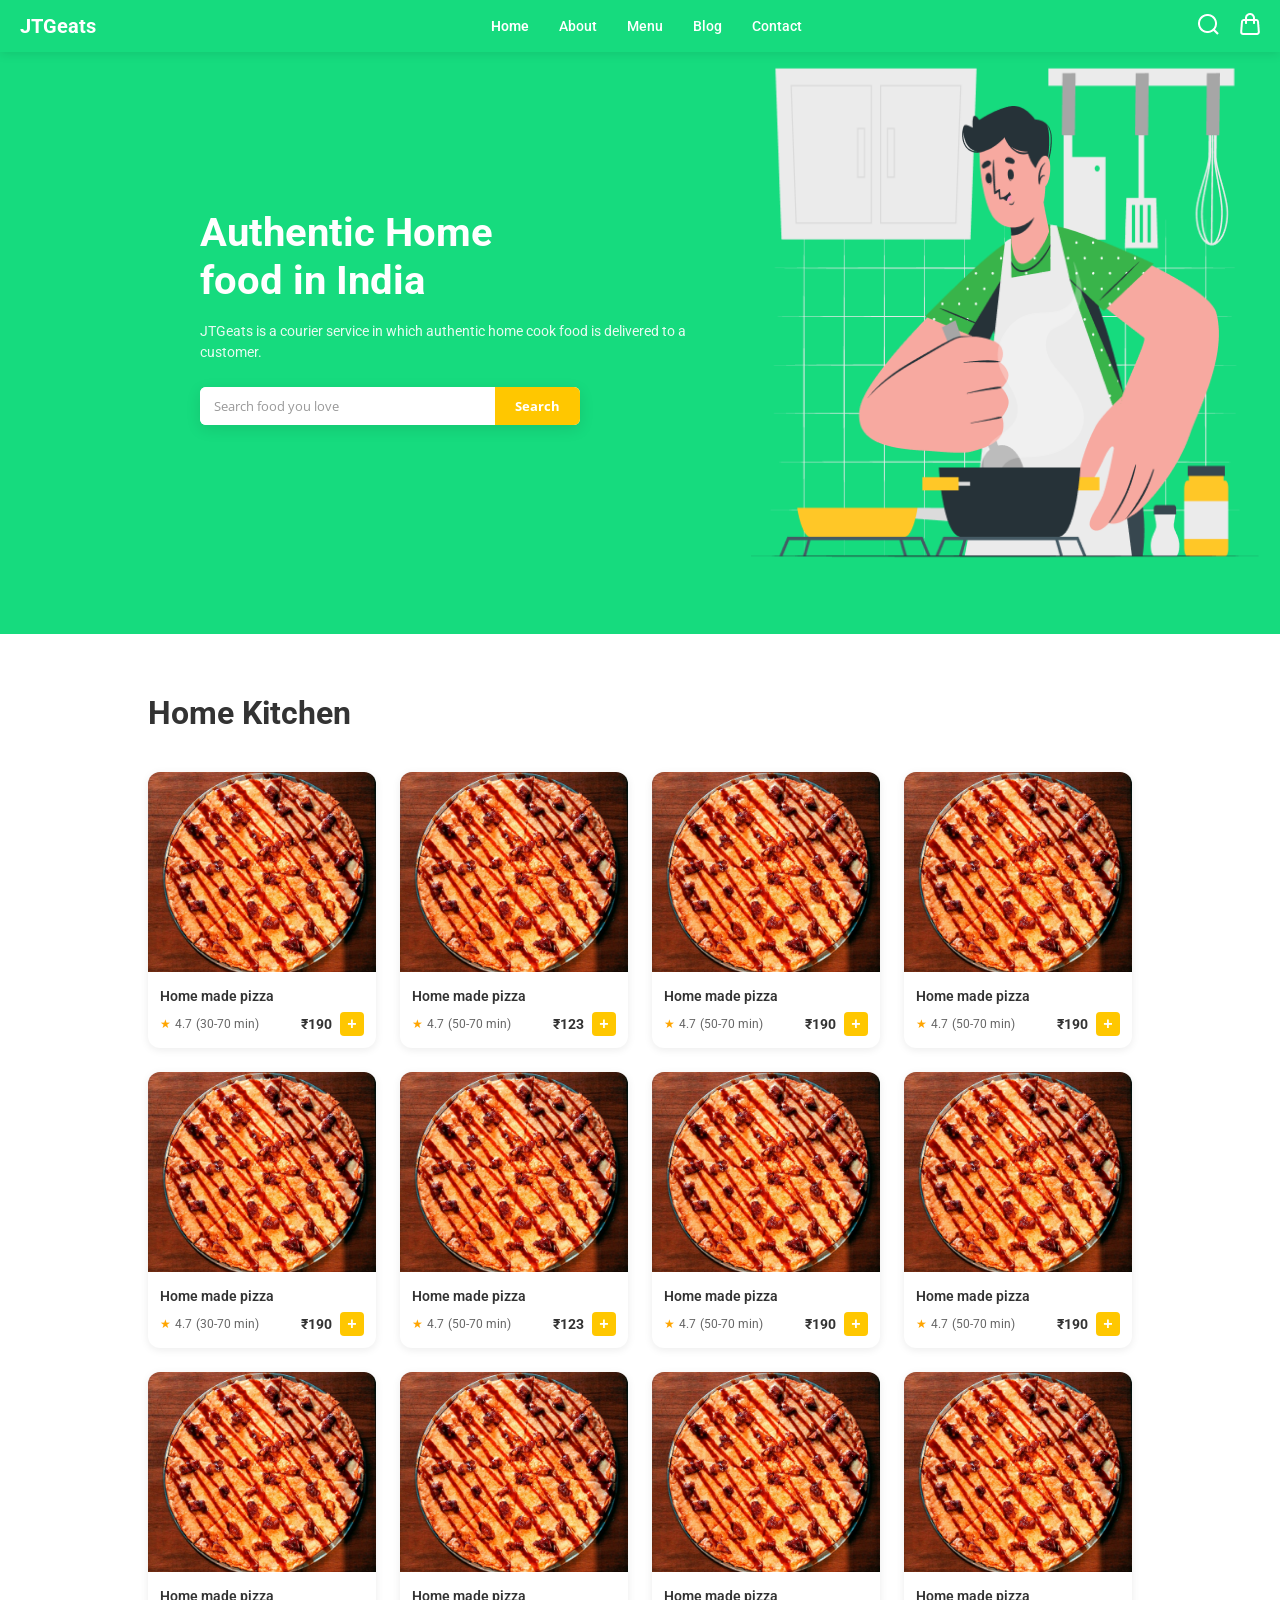
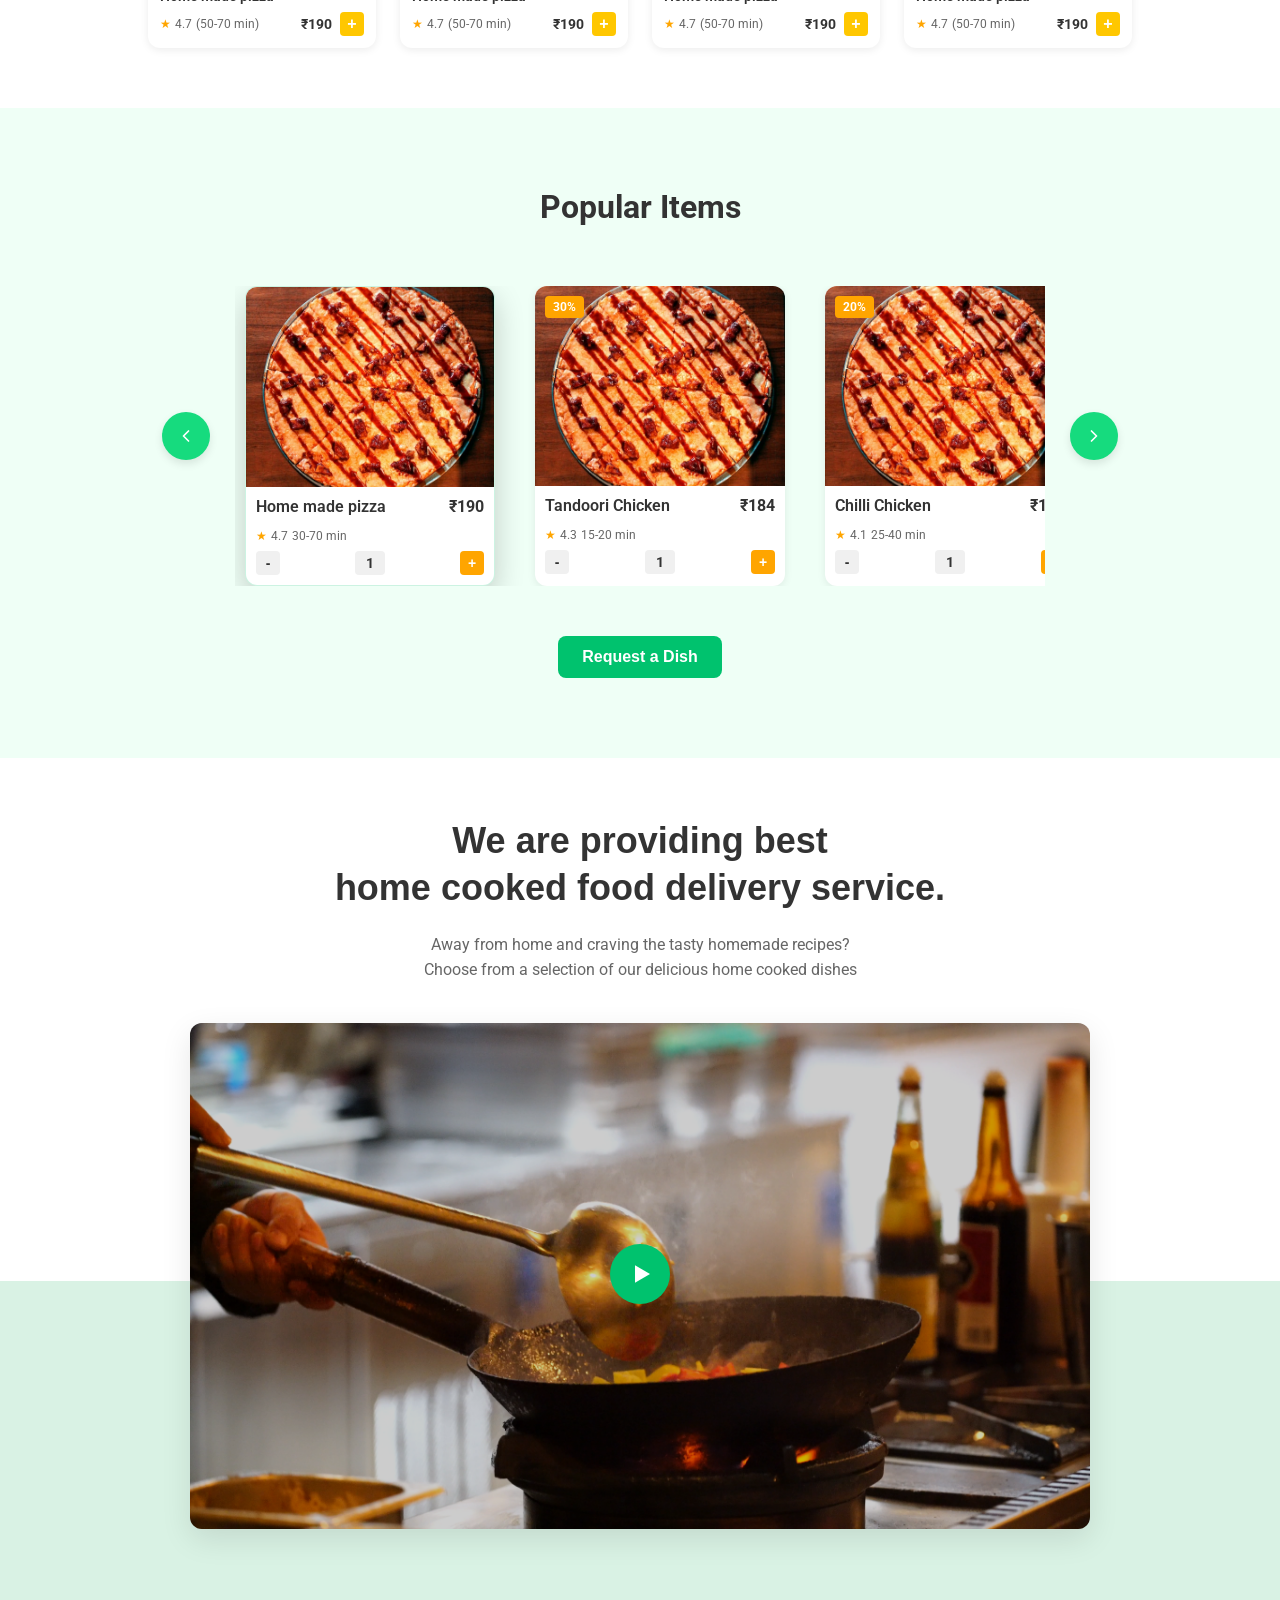
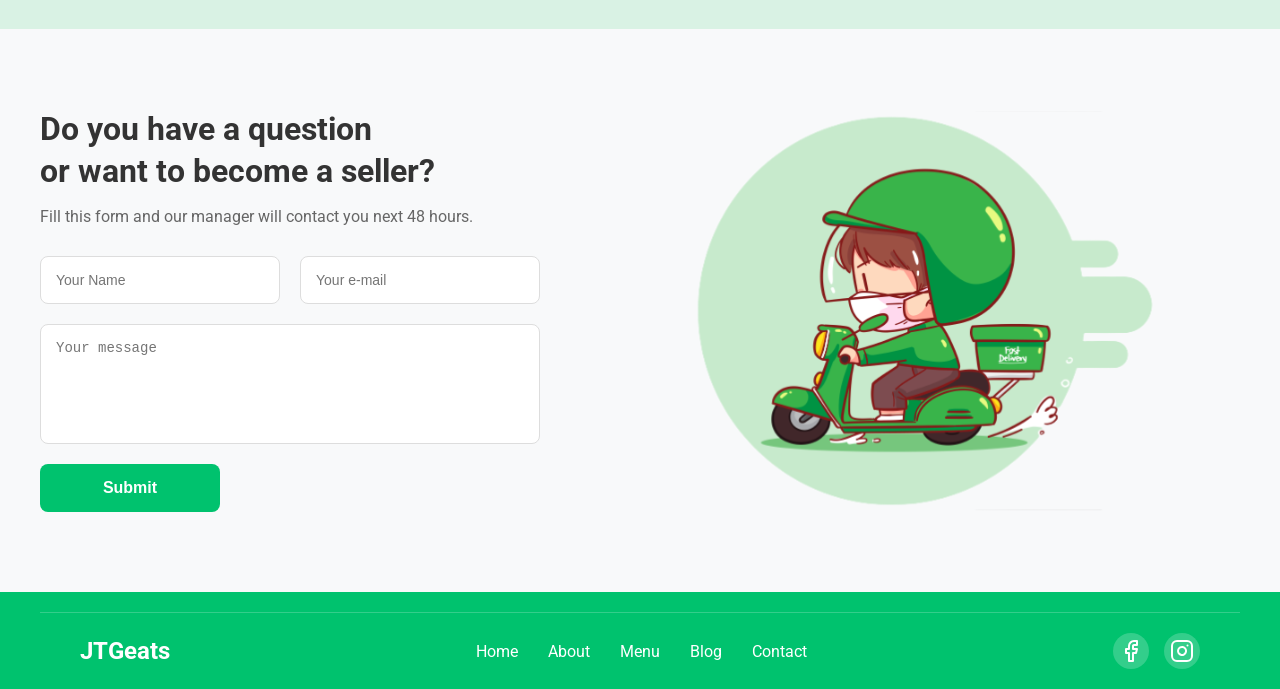
==== commit 7d742daa: "Update video thumbnail and improve responsive design Replaced the video thumbnail image in index.htm" ====
--- a/index.html
+++ b/index.html
@@ -95,7 +95,7 @@
       
       <div class="video-player">
         <div class="video-wrapper" id="videoWrapper">
-          <img src="assets/2620043-uhd_3840_2160_25fps.mp4" alt="Food preparation" class="video-thumbnail">
+          <img src="assets/anycript_thumbnail_1.png" alt="Food preparation" class="video-thumbnail">
           <video id="foodVideo" muted loop>
             <source src="assets/2620043-uhd_3840_2160_25fps.mp4" type="video/mp4">
             Your browser does not support the video tag.
@@ -198,5 +198,6 @@
       </form>
     </div>
   </div>
+
 </body>
 </html>
--- a/style.css
+++ b/style.css
@@ -1,16 +1,18 @@
+/* Import Roboto font from Google Fonts */
+@import url('https://fonts.googleapis.com/css?family=Roboto:400,500,700&display=swap');
+
 * {
-  margin: 0;
-  padding: 0;
-  box-sizing: border-box;
-}
-
-body {
-  font-family: 'Open Sans', sans-serif;
-  color: #333;
-  min-height: 100vh;
-  overflow-x: hidden;
-  background-color: #f9f9f9;
-}
+      margin: 0;
+      padding: 0;
+      box-sizing: border-box;
+    }
+
+    body {
+      font-family: 'Roboto';
+      background: linear-gradient(135deg, #00c26e 0%, #2dd87a 100%);
+      color: white;
+      min-height: 100vh;
+    }
 
 /* Navigation */
 header {
@@ -29,7 +31,7 @@
   display: flex;
   align-items: center;
   justify-content: space-between;
-  max-width: 1200px;
+  width: auto;
   margin: 0 auto;
   padding: 0 20px;
 }
@@ -38,6 +40,7 @@
   font-size: 20px;
   font-weight: bold;
   color: white;
+  font-family: 'Squada One', ;
 }
 
 .nav-links {
@@ -102,7 +105,7 @@
   padding: 60px 0;
   overflow: hidden;
   min-height: 70vh;
-  display: flex;
+  /* display: flex; */
   align-items: center;
 }
 
@@ -110,15 +113,15 @@
   display: flex;
   justify-content: space-between;
   align-items: center;
-  max-width: 1200px;
-  margin: 0 auto;
+  max-width: 100%;
+  margin: 0px 0px 0px 180px ;
   padding: 0 20px;
   gap: 40px;
 }
 
 .hero-left {
   flex: 1;
-  max-width: 500px;
+  max-width: 100%;
 }
 
 .hero-left h1 {
@@ -134,7 +137,7 @@
   line-height: 1.5;
   margin-bottom: 24px;
   opacity: 0.9;
-  max-width: 400px;
+  max-width: 100%;
 }
 
 .search-box {
@@ -205,7 +208,7 @@
 }
 
 .home-kitchen-content {
-  max-width: 1200px;
+  max-width: 80%;
   margin: 0 auto;
   padding: 0 20px;
 }
@@ -316,7 +319,7 @@
 
 /* Popular Items Section */
 .popular-items {
-  background-color: #ffffff;
+  background-color: #effff6;
   color: #333;
   padding: 80px 0;
   text-align: center;
@@ -330,8 +333,8 @@
     
     /* Video Section */
     .video-section {
-      background-color: #d9f2e4;
-      padding: 60px 20px 100px;
+      background: linear-gradient(to bottom, #ffffff 0%, #ffffff 60%, #d9f2e4 60%, #d9f2e4 100%);
+      padding: 60px 0px 100px 0px;
       text-align: center;
       position: relative;
     }
@@ -342,10 +345,8 @@
       bottom: 0;
       left: 0;
       width: 100%;
-      height: 80px;
-      background-color: white;
-      border-radius: 100% 100% 0 0 / 80px;
-      transform: translateY(50%);
+      height: 130px;
+      background-color: #d9f2e4;
     }
     
     .video-container {
@@ -353,9 +354,10 @@
       margin: 0 auto;
       position: relative;
       z-index: 2;
-    }
+         }
     
     .video-title {
+      font-family: 'Montserrat', sans-serif;
       font-size: 36px;
       font-weight: bold;
       color: #333;
@@ -374,14 +376,14 @@
     }
     
     .video-player {
-      max-width: 700px;
+      max-width: 1000px;
       margin: 0 auto;
     }
     
     .video-wrapper {
       position: relative;
       width: 100%;
-      max-width: 600px;
+      max-width: 900px;
       margin: 0 auto;
       border-radius: 12px;
       overflow: hidden;
@@ -457,6 +459,7 @@
       width: 100%;
       max-width: 810px; /* Exactly 3 items of 270px width */
       overflow: hidden;
+      z-index: 2;
     }
 
     .carousel-wrapper {
@@ -934,69 +937,232 @@
     }
 
     /* Responsive Design */
-    @media (max-width: 768px) {
-      .hero {
-        flex-direction: column;
-        padding: 40px 20px;
-        text-align: center;
-      }
-      
-      .hero-left {
-        max-width: 100%;
-        margin-bottom: 40px;
-      }
-      
-      .hero-left h1 {
-        font-size: 36px;
-      }
-      
-      .search-box {
-        width: 100%;
-        max-width: 400px;
-      }
-      
-      .nav-container {
-        padding: 0 20px;
-      }
-      
-      .nav-links {
-        gap: 20px;
-      }
-
-      .home-kitchen {
-        padding: 40px 20px;
-      }
-
-      .pizza-grid {
-        grid-template-columns: repeat(auto-fit, minmax(250px, 1fr));
-        gap: 20px;
-      }
-
-      .popular-items {
-        padding: 40px 20px;
-      }
-
-      .carousel-item {
-        min-width: 280px;
-      }
-
-      .carousel-nav {
-        display: flex;
-      }
-
-      .modal {
-        width: 95%;
-        margin: 20px;
-        padding: 20px;
-      }
-
-      .footer-content {
-        flex-direction: column;
-        gap: 20px;
-        padding: 20px;
-      }
-
-      .footer-nav {
-        gap: 20px;
-      }
-    }+    @media (max-width: 1024px) {
+  .home-kitchen-content {
+    max-width: 95%;
+    padding: 0 10px;
+  }
+  .pizza-grid {
+    grid-template-columns: repeat(2, 1fr);
+    gap: 16px;
+  }
+  .carousel-container {
+    max-width: 540px;
+  }
+  .carousel-item {
+    min-width: 220px;
+  }
+  .video-section {
+    padding: 40px 10px 60px;
+  }
+  .video-title {
+    font-size: 28px;
+  }
+  .contact-container {
+    flex-direction: column;
+    gap: 30px;
+    padding: 0 10px;
+  }
+  .footer-content {
+    flex-direction: column;
+    gap: 15px;
+    padding: 10px;
+  }
+}
+
+@media (max-width: 768px) {
+  header {
+    padding: 8px 0;
+  }
+  .nav-container {
+    flex-direction: row;
+    padding: 0 10px;
+  }
+  .logo {
+    font-size: 18px;
+  }
+  .nav-links {
+    display: none;
+    position: absolute;
+    top: 56px;
+    left: 0;
+    right: 0;
+    background: #16DB7E;
+    flex-direction: column;
+    gap: 0;
+    padding: 10px 0;
+    z-index: 101;
+  }
+  .nav-links.active {
+    display: flex;
+  }
+  .nav-links a {
+    padding: 12px 0;
+    font-size: 16px;
+    border-bottom: 1px solid rgba(255,255,255,0.1);
+  }
+  .nav-icons {
+    gap: 10px;
+  }
+  .hamburger-menu {
+    display: flex;
+    margin-left: 10px;
+  }
+
+  .hero {
+    flex-direction: column;
+    padding: 30px 10px;
+    min-height: unset;
+    text-align: center;
+  }
+  .hero-content {
+    flex-direction: column;
+    margin: 0;
+    gap: 20px;
+    padding: 0 10px;
+  }
+  .hero-left h1 {
+    font-size: 28px;
+  }
+  .hero-left p {
+    font-size: 13px;
+  }
+  .search-box {
+    max-width: 100%;
+    width: 100%;
+  }
+  .hero-right img {
+    max-width: 90vw;
+    height: auto;
+  }
+
+  .home-kitchen {
+    padding: 30px 10px;
+  }
+  .pizza-grid {
+    grid-template-columns: 1fr;
+    gap: 14px;
+  }
+  .pizza-card {
+    min-width: 0;
+  }
+
+  .popular-items {
+    padding: 30px 10px;
+  }
+  .carousel-outer {
+    flex-direction: column;
+    gap: 10px;
+    padding: 10px 0;
+  }
+  .carousel-container {
+    max-width: 100vw;
+  }
+  .carousel-item {
+    min-width: 90vw;
+    margin: 0 0 10px 0;
+  }
+  .carousel-nav {
+    width: 40px;
+    height: 40px;
+    font-size: 18px;
+    margin: 0 5px;
+  }
+
+  .video-section {
+    padding: 30px 5px 40px;
+  }
+  .video-title {
+    font-size: 22px;
+  }
+  .video-description {
+    font-size: 14px;
+    margin-bottom: 20px;
+  }
+  .video-wrapper {
+    max-width: 95vw;
+    aspect-ratio: 16/9;
+  }
+
+  .contact-section {
+    padding: 40px 5px;
+  }
+  .contact-container {
+    flex-direction: column;
+    gap: 20px;
+    padding: 0 5px;
+  }
+  .contact-form-container {
+    max-width: 100%;
+  }
+  .contact-title {
+    font-size: 22px;
+  }
+  .contact-image {
+    margin-top: 20px;
+  }
+  .delivery-illustration {
+    max-width: 90vw;
+    max-height: 220px;
+  }
+
+  .footer {
+    padding: 10px 0;
+  }
+  .footer-content {
+    flex-direction: column;
+    gap: 10px;
+    padding: 10px;
+    text-align: center;
+  }
+  .footer-brand {
+    font-size: 18px;
+  }
+  .footer-nav {
+    gap: 10px;
+    flex-direction: column;
+  }
+  .footer-nav a {
+    font-size: 14px;
+  }
+  .social-icons {
+    gap: 10px;
+    justify-content: center;
+  }
+  .social-icon {
+    width: 28px;
+    height: 28px;
+  }
+
+  .modal {
+    width: 98vw;
+    max-width: 98vw;
+    padding: 12px;
+    margin: 10px;
+  }
+}
+
+/* Extra small screens */
+@media (max-width: 480px) {
+  .hero-left h1 {
+    font-size: 18px;
+  }
+  .video-title {
+    font-size: 16px;
+  }
+  .contact-title {
+    font-size: 16px;
+  }
+  .form-input, .form-textarea {
+    font-size: 12px;
+    padding: 8px;
+  }
+  .form-submit {
+    font-size: 14px;
+    padding: 10px 15px;
+    width: 120px;
+  }
+  .modal {
+    padding: 8px;
+  }
+}
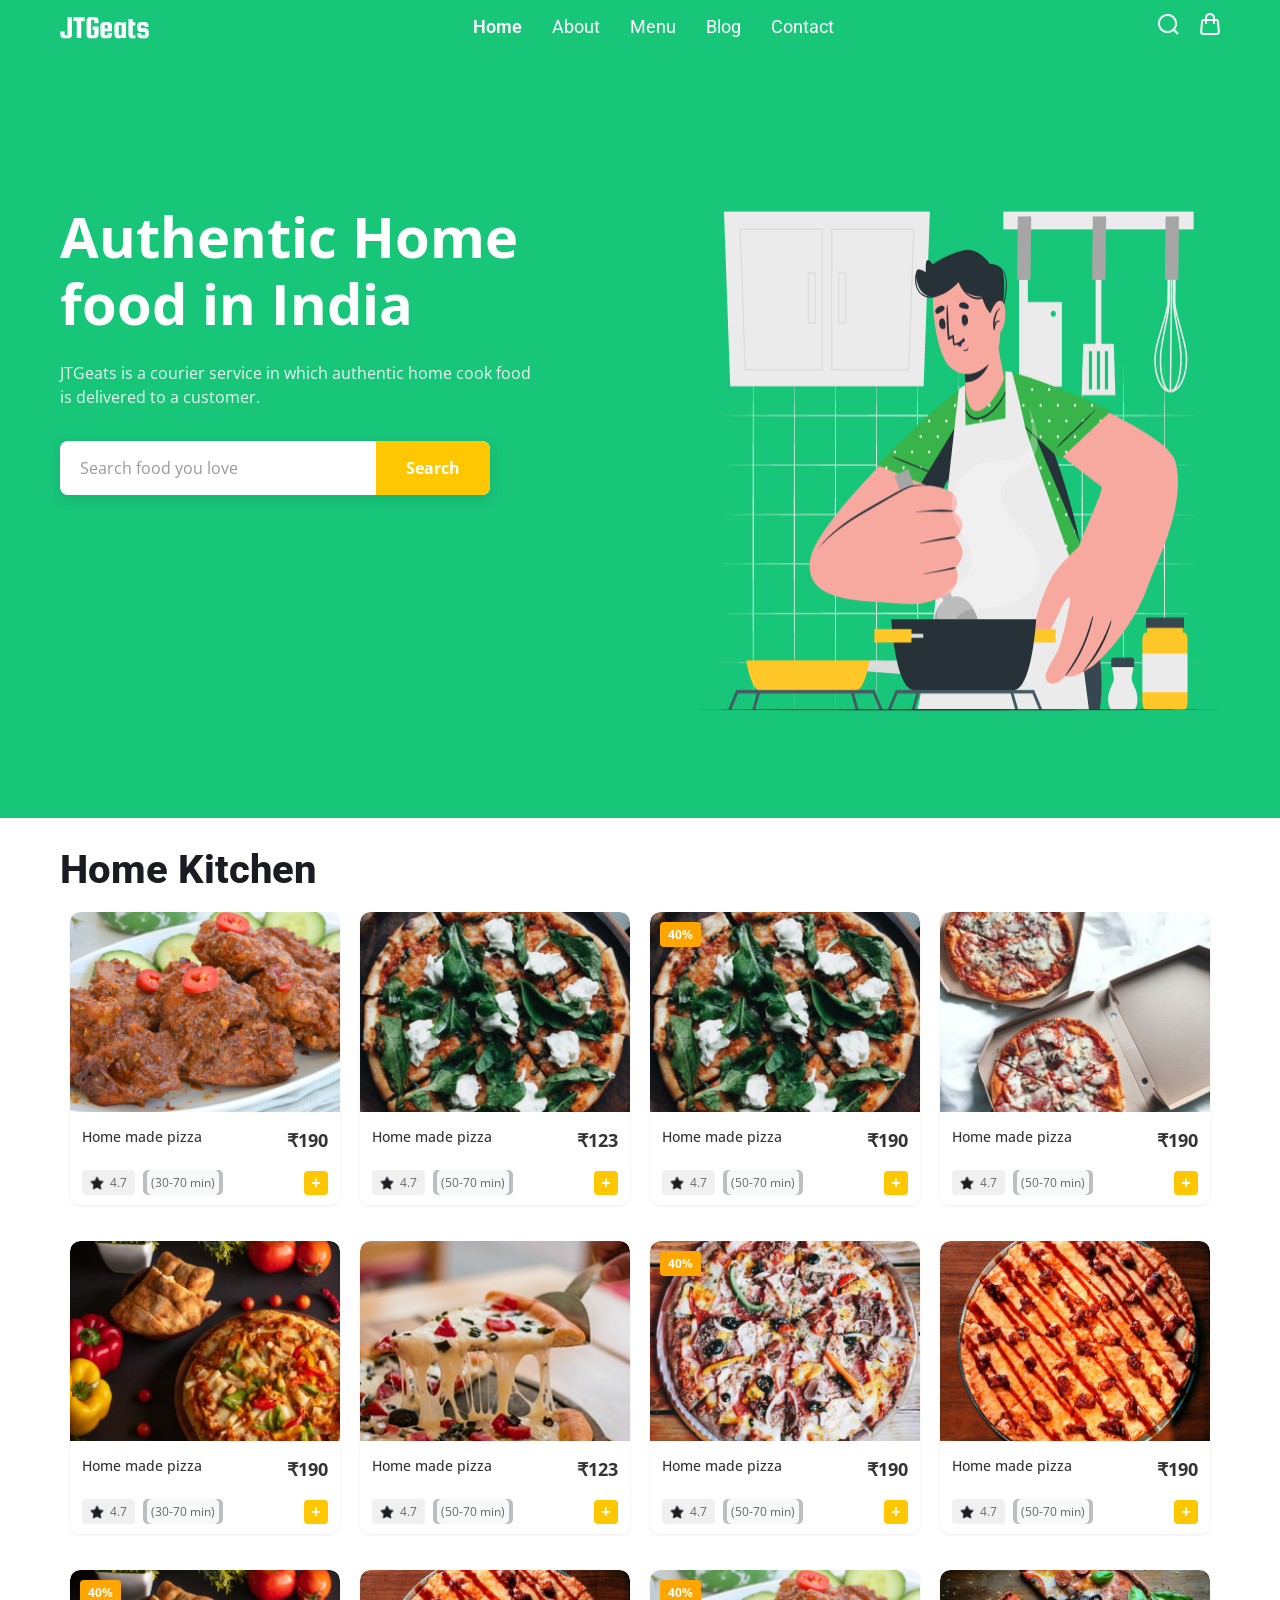
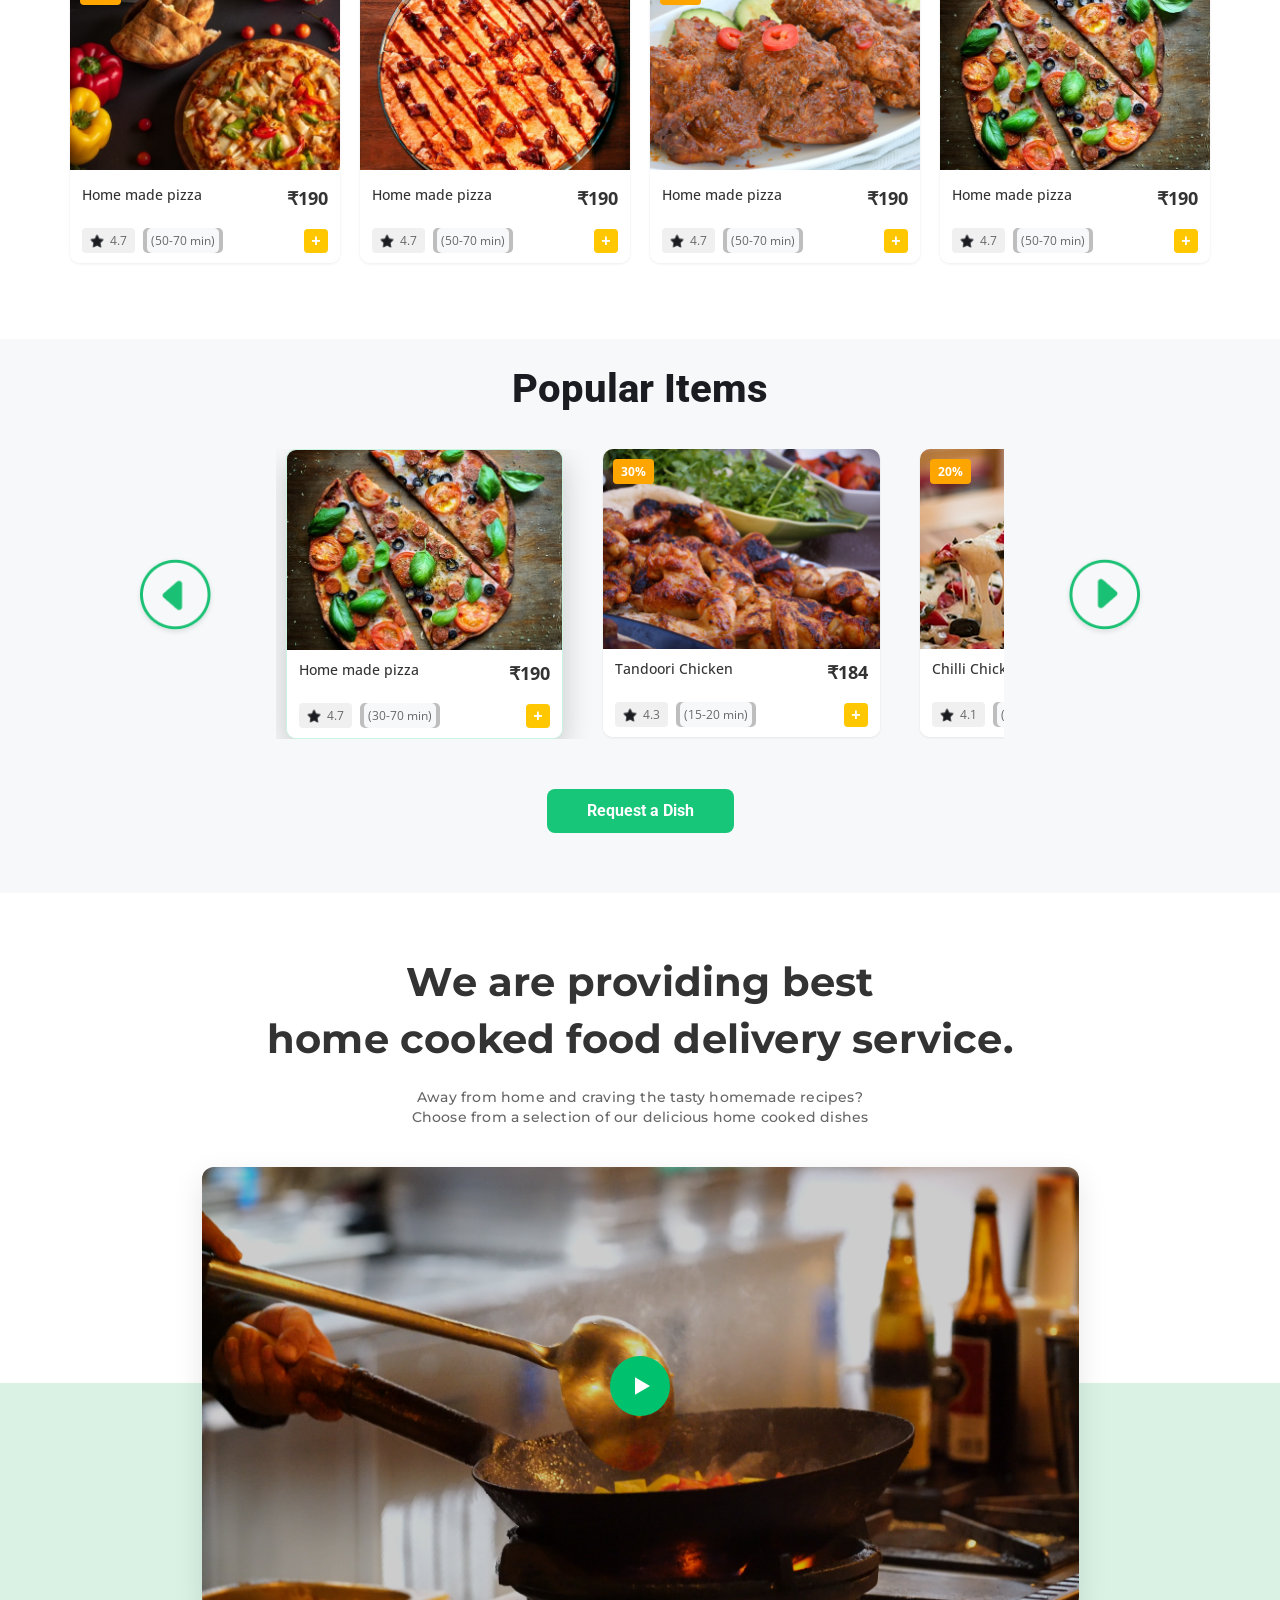
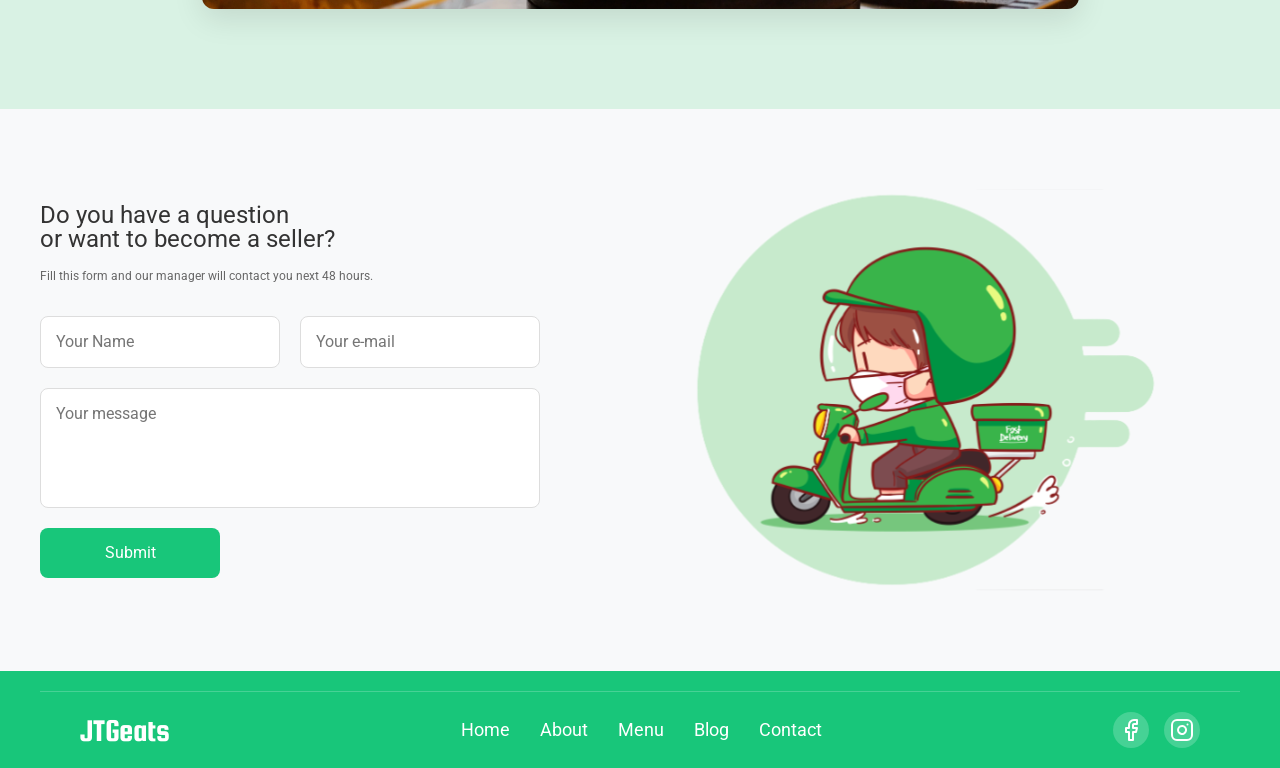
==== commit 0e6bce10: "Update carousel navigation to use PNG arrow images Replaced SVG and PNG arrow assets with new next-A" ====
--- a/index.html
+++ b/index.html
@@ -67,10 +67,8 @@
     <div class="popular-items-content">
       <h2>Popular Items</h2>
       <div class="carousel-outer">
-        <button class="carousel-nav prev" onclick="moveCarousel(-1)">
-          <svg width="24" height="24" viewBox="0 0 24 24" fill="none" xmlns="http://www.w3.org/2000/svg">
-            <path d="M15 18L9 12L15 6" stroke="currentColor" stroke-width="2" stroke-linecap="round" stroke-linejoin="round"/>
-          </svg>
+        <button class="carousel-nav" onclick="moveCarousel(-1)">
+          <img src="assets/previous-Arrow.png" alt="Previous" width="71" height="71" >
         </button>
         <div class="carousel-container">
           <div class="carousel-wrapper" id="carousel">
@@ -78,9 +76,7 @@
           </div>
         </div>
         <button class="carousel-nav next" onclick="moveCarousel(1)">
-          <svg width="24" height="24" viewBox="0 0 24 24" fill="none" xmlns="http://www.w3.org/2000/svg">
-            <path d="M9 18L15 12L9 6" stroke="currentColor" stroke-width="2" stroke-linecap="round" stroke-linejoin="round"/>
-          </svg>
+          <img src="assets/previous-Arrow.png" alt="Next" width="71" height="71" style="transform: rotate(180deg);">
         </button>
       </div>
       <button class="request-dish-btn" onclick="openModal()">Request a Dish</button>
--- a/style.css
+++ b/style.css
@@ -1,5 +1,7 @@
-/* Import Roboto font from Google Fonts */
-@import url('https://fonts.googleapis.com/css?family=Roboto:400,500,700&display=swap');
+@import url('https://fonts.googleapis.com/css2?family=Open+Sans:wght@400;500;600;700&display=swap');
+@import url('https://fonts.googleapis.com/css2?family=Squada+One&display=swap');
+@import url('https://fonts.googleapis.com/css2?family=Roboto:wght@400;700;800&display=swap');
+@import url('https://fonts.googleapis.com/css2?family=Montserrat:wght@500;700&display=swap');
 
 * {
       margin: 0;
@@ -8,18 +10,18 @@
     }
 
     body {
-      font-family: 'Roboto';
-      background: linear-gradient(135deg, #00c26e 0%, #2dd87a 100%);
-      color: white;
+      font-family: 'Open Sans', sans-serif;
+      background: #ffffff;
+      color: #333;
       min-height: 100vh;
     }
 
 /* Navigation */
 header {
   padding: 12px 0;
-  background-color: #16DB7E;
+  background-color: #18C67A;
   color: white;
-  position: fixed;
+  position: static;
   top: 0;
   left: 0;
   right: 0;
@@ -31,16 +33,19 @@
   display: flex;
   align-items: center;
   justify-content: space-between;
-  width: auto;
+  max-width: 1200px;
   margin: 0 auto;
   padding: 0 20px;
 }
 
 .logo {
-  font-size: 20px;
-  font-weight: bold;
+  font-size: 32px;
+  font-weight: 400;
+  font-style: normal;
   color: white;
-  font-family: 'Squada One', ;
+  font-family: 'Squada One', cursive;
+  line-height: 20px;
+  letter-spacing: -1.2%;
 }
 
 .nav-links {
@@ -51,8 +56,12 @@
 .nav-links a {
   text-decoration: none;
   color: white;
-  font-size: 14px;
-  font-weight: 500;
+  font-size: 18px;
+  font-weight: 400;
+  font-family: 'Roboto', sans-serif;
+  line-height: 20px;
+  letter-spacing: -1.2%;
+  font-style: normal;
   transition: opacity 0.3s ease;
 }
 
@@ -100,23 +109,23 @@
 
 /* Hero Section */
 .hero {
-  background-color: #16DB7E;
+  background-color: #18C67A;
   color: white;
-  padding: 60px 0;
+  padding: 120px 0 60px;
   overflow: hidden;
-  min-height: 70vh;
-  /* display: flex; */
+  min-height: 85vh;
+  display: flex;
   align-items: center;
 }
 
 .hero-content {
   display: flex;
   justify-content: space-between;
-  align-items: center;
-  max-width: 100%;
-  margin: 0px 0px 0px 180px ;
+  align-items: normal;
+  max-width: 1200px;
+  margin: 0 auto;
   padding: 0 20px;
-  gap: 40px;
+  gap: 160px;
 }
 
 .hero-left {
@@ -125,40 +134,41 @@
 }
 
 .hero-left h1 {
-  font-size: 40px;
+  font-size: 56px;
   font-weight: bold;
   line-height: 1.2;
-  margin-bottom: 16px;
+  margin-bottom: 24px;
   color: white;
 }
 
 .hero-left p {
-  font-size: 14px;
+  font-size: 16px;
   line-height: 1.5;
-  margin-bottom: 24px;
+  margin-bottom: 32px;
   opacity: 0.9;
-  max-width: 100%;
+  max-width: 500px;
 }
 
 .search-box {
   display: flex;
   align-items: center;
   background-color: white;
-  border-radius: 6px;
+  border-radius: 8px;
   overflow: hidden;
   width: 100%;
-  max-width: 380px;
+  max-width: 430px;
   box-shadow: 0 4px 15px rgba(0, 0, 0, 0.1);
 }
 
 .search-box input {
   flex: 1;
-  padding: 10px 14px;
+  padding: 16px 20px;
   border: none;
   outline: none;
-  font-size: 13px;
+  font-size: 16px;
   color: #333;
   font-family: 'Open Sans', sans-serif;
+  border-radius: 8px 0 0 8px;
 }
 
 .search-box input::placeholder {
@@ -168,23 +178,19 @@
 .search-box button {
   background-color: #FFC700;
   color: white;
-  padding: 10px 20px;
+  padding: 16px 30px;
   border: none;
   font-weight: bold;
   cursor: pointer;
-  font-size: 13px;
+  font-size: 16px;
   transition: background-color 0.3s ease;
   font-family: 'Open Sans', sans-serif;
+  border-radius: 0 8px 8px 0;
+  text-transform: capitalize;
 }
 
 .search-box button:hover {
   background-color: #e6b400;
-}
-
-/* Hero Right Image */
-.hero-right img {
-  max-width: 100%;
-  height: auto;
 }
 
 /* Hero Image */
@@ -196,54 +202,73 @@
 }
 
 .hero-right img {
-  max-width: 100%;
-  height: auto;
+  width: 521.63px;
+  height: 525px;
+  display: block;
 }
 
     /* Home Kitchen Section */
 .home-kitchen {
   background-color: #ffffff;
   color: #333;
-  padding: 60px 0;
+  padding: 40px 0;
 }
 
 .home-kitchen-content {
-  max-width: 80%;
+  max-width: 1200px;
   margin: 0 auto;
   padding: 0 20px;
 }
 
 .home-kitchen h2 {
-  font-size: 32px;
-  font-weight: bold;
-  margin-bottom: 40px;
-  color: #333;
+  font-size: 40px;
+  font-weight: 800;
+  font-style: normal;
+  margin-bottom: 30px;
+  color: #1B1C21;
+  margin-left: 0;
+  font-family: 'Roboto', sans-serif;
+  line-height: 24px;
+  letter-spacing: -1.2%;
 }
 
 .pizza-grid {
   display: grid;
   grid-template-columns: repeat(4, 1fr);
-  gap: 24px;
+  gap: 20px;
   margin: 0 auto;
+  padding: 0 10px;
+  margin-bottom: 20px;
 }
 
 .pizza-card {
   background: white;
-  border-radius: 12px;
+  border-radius: 10px;
   overflow: hidden;
-  box-shadow: 0 2px 8px rgba(0, 0, 0, 0.08);
+  box-shadow: 0 1px 3px rgba(0, 0, 0, 0.08);
   transition: transform 0.3s ease, box-shadow 0.3s ease;
   position: relative;
+  margin-bottom: 16px;
+  display: flex;
+  flex-direction: column;
+  width: 277;
+  height: 337;
+  opacity: 1;
+
 }
 
 .pizza-card:hover {
   transform: translateY(-2px);
-  box-shadow: 0 4px 16px rgba(0, 0, 0, 0.12);
+  box-shadow: 0 4px 8px rgba(0, 0, 0, 0.1);
 }
 
 .pizza-image {
-  width: 100%;
-  height: 180px;
+  width: 277;
+height: 250;
+opacity: 1;
+border-top-left-radius: 10px;
+border-top-right-radius: 10px;
+
   object-fit: cover;
   position: relative;
 }
@@ -254,28 +279,39 @@
   left: 10px;
   background-color: #FFC700;
   color: white;
-  padding: 4px 8px;
-  border-radius: 4px;
-  font-size: 12px;
+  padding: 2px 6px;
+  border-radius: 2px;
+  font-size: 10px;
   font-weight: bold;
+  z-index: 2;
 }
 
 .pizza-info {
-  padding: 12px;
+  padding: 10px 12px;
+  flex-grow: 1;
+  display: flex;
+  flex-direction: column;
+  background-color: #FFFFFF;
 }
 
 .pizza-title {
   font-size: 14px;
-  font-weight: 600;
-  margin-bottom: 8px;
+  font-weight: 500;
+  margin-bottom: 6px;
   color: #333;
+  display: block;
 }
 
 .pizza-footer {
   display: flex;
   justify-content: space-between;
   align-items: center;
-  margin-top: 8px;
+  margin-top: auto;
+  padding-top: 10px;
+}
+.pizza-footer-space {
+  display: flex;
+  justify-content: space-between;
 }
 
 .pizza-rating {
@@ -287,7 +323,7 @@
 }
 
 .star {
-  color: #FFC700;
+  color: #1B1C21;
   font-size: 12px;
 }
 
@@ -295,6 +331,7 @@
   font-size: 14px;
   font-weight: bold;
   color: #333;
+  text-align: right;
 }
 
 .add-btn {
@@ -319,9 +356,9 @@
 
 /* Popular Items Section */
 .popular-items {
-  background-color: #effff6;
+  background-color: #F7F8FA;
   color: #333;
-  padding: 80px 0;
+  padding: 40px 0 60px;
   text-align: center;
 }
 
@@ -358,18 +395,24 @@
     
     .video-title {
       font-family: 'Montserrat', sans-serif;
-      font-size: 36px;
-      font-weight: bold;
+      font-size: 40px;
+      font-weight: 700;
       color: #333;
       margin-bottom: 20px;
-      line-height: 1.3;
+      line-height: 57px;
+      letter-spacing: 0.2px;
+      text-align: center;
     }
     
     .video-description {
-      font-size: 16px;
+      font-family: 'Montserrat', sans-serif;
+      font-size: 14px;
+      font-weight: 500;
       color: #666;
       margin-bottom: 40px;
-      line-height: 1.6;
+      line-height: 20px;
+      letter-spacing: 0.2px;
+      text-align: center;
       max-width: 600px;
       margin-left: auto;
       margin-right: auto;
@@ -382,13 +425,13 @@
     
     .video-wrapper {
       position: relative;
-      width: 100%;
-      max-width: 900px;
+      width: 877px;
+      height: 442px;
       margin: 0 auto;
       border-radius: 12px;
       overflow: hidden;
       box-shadow: 0 10px 30px rgba(0, 0, 0, 0.1);
-      aspect-ratio: 16/9;
+      opacity: 1;
     }
     
     .video-thumbnail {
@@ -437,11 +480,15 @@
     }
 
     .popular-items h2 {
-  font-size: 32px;
-  font-weight: bold;
-  margin-bottom: 40px;
-  color: #333;
+  font-size: 40px;
+  font-weight: 800;
+  font-style: normal;
+  margin-bottom: 30px;
+  color: #1B1C21;
   text-align: center;
+  font-family: 'Roboto', sans-serif;
+  line-height: 20px;
+  letter-spacing: -1.2%;
 }
     
     .carousel-outer {
@@ -451,15 +498,15 @@
       display: flex;
       align-items: center;
       justify-content: center;
-      gap: 10px;
+      gap: 65px;
       padding: 20px 0;
     }
 
     .carousel-container {
       width: 100%;
-      max-width: 810px; /* Exactly 3 items of 270px width */
+      max-width: 810px; 
       overflow: hidden;
-      z-index: 2;
+      z-index: 0;
     }
 
     .carousel-wrapper {
@@ -469,14 +516,18 @@
     }
 
     .carousel-item {
-      min-width: 250px;
+      min-width: 277px;
+      
       background: white;
-      border-radius: 12px;
+      border-radius: 10px;
       overflow: hidden;
-      box-shadow: 0 2px 8px rgba(0, 0, 0, 0.08);
+      box-shadow: 0 1px 3px rgba(0, 0, 0, 0.08);
       transition: all 0.3s ease;
       position: relative;
       margin: 0 10px;
+      display: flex;
+      flex-direction: column;
+      height: 100%;
     }
 
     .carousel-item:hover {
@@ -518,35 +569,39 @@
     .carousel-nav {
   border: none;
   border-radius: 50%;
-  width: 48px;
-  height: 48px;
-  cursor: pointer;
+  width: 71px;
+  height: 71px;
+  /* cursor: pointer; */
   display: flex;
   align-items: center;
   justify-content: center;
-  font-size: 20px;
+  /* font-size: 20px; */
   transition: all 0.3s ease;
-  margin: 0 15px;
+  /* margin: 0 15px; */
   z-index: 10;
   outline: none;
-  background-color: #16DB7E;
-  color: white;
-  box-shadow: 0 4px 8px rgba(0, 0, 0, 0.1);
+ background-color: transparent;
+  /* color: white; */
+  box-shadow: 0 2px 5px rgba(0, 0, 0, 0.1);
 }
 
 .carousel-nav.prev {
-  background-color: #16DB7E;
-  color: white;
+
+  background-color: transparent;
 }
 
 .carousel-nav.next {
-  background-color: #16DB7E;
-  color: white;
+  background-color: transparent;
+
 }
 
 .carousel-nav:hover {
-  background-color: #14c973;
+  background-color: #15a86a;
   transform: scale(1.05);
+}
+
+.carousel-nav:hover img {
+  filter: brightness(0) invert(1);
 }
     
     .carousel-nav svg {
@@ -556,8 +611,12 @@
     }
 
     .item-info {
-      padding: 10px;
-      text-align: left;
+      padding: 10px 12px;
+    flex-grow: 1;
+    display: flex;
+    flex-direction: column;
+    background-color: #FFFFFF;
+
     }
 
     .item-name {
@@ -585,16 +644,11 @@
       margin: 8px 0;
     }
 
-    .star {
-      color: #ffa500;
-      font-size: 12px;
-    }
-
-    .quantity-controls {
+    /* .quantity-controls {
       display: flex;
       align-items: center;
       justify-content: space-between;
-    }
+    } */
 
     .qty-btn {
       background-color: #ffa500;
@@ -632,13 +686,17 @@
     }
 
     .request-dish-btn {
-      background-color: #00c26e;
+      background-color: #18C67A;
       color: white;
       border: none;
-      padding: 12px 24px;
+      padding: 12px 40px;
       border-radius: 8px;
       font-size: 16px;
-      font-weight: bold;
+      font-weight: 700;
+      font-style: normal;
+      font-family: 'Roboto', sans-serif;
+      line-height: 20px;
+      letter-spacing: -1.2%;
       cursor: pointer;
       margin-top: 30px;
       transition: background-color 0.3s ease;
@@ -646,7 +704,7 @@
     }
 
     .request-dish-btn:hover {
-      background-color: #00a85c;
+      background-color: #15a86a;
     }
 
     /* Modal Styles */
@@ -729,7 +787,7 @@
     .form-group input:focus,
     .form-group textarea:focus {
       outline: none;
-      border-color: #00c26e;
+      border-color: #18C67A;
     }
 
     .form-group textarea {
@@ -756,7 +814,7 @@
     }
 
     .btn-submit {
-      background-color: #00c26e;
+      background-color: #18C67A;
       color: white;
       border: none;
       padding: 12px 24px;
@@ -771,7 +829,7 @@
     }
 
     .btn-submit:hover {
-      background-color: #00a85c;
+      background-color: #15a86a;
     }
 
     /* Body scroll lock */
@@ -801,17 +859,25 @@
     }
     
     .contact-title {
-      font-size: 32px;
-      font-weight: bold;
+      font-family: 'Roboto', sans-serif;
+      font-size: 24px;
+      font-weight: 400;
+      font-style: normal;
       color: #333;
       margin-bottom: 15px;
-      line-height: 1.3;
+      line-height: 24px;
+      letter-spacing: -1.2%;
     }
     
     .contact-subtitle {
-      font-size: 16px;
+      font-family: 'Roboto', sans-serif;
+      font-size: 12px;
+      font-weight: 400;
+      font-style: normal;
       color: #666;
       margin-bottom: 30px;
+      line-height: 20px;
+      letter-spacing: -1.2%;
     }
     
     .contact-form {
@@ -830,7 +896,12 @@
       padding: 15px;
       border: 1px solid #ddd;
       border-radius: 8px;
-      font-size: 14px;
+      font-family: 'Roboto', sans-serif;
+      font-size: 16px;
+      font-weight: 400;
+      font-style: normal;
+      line-height: 20px;
+      letter-spacing: -1.2%;
       outline: none;
     }
     
@@ -840,19 +911,28 @@
       padding: 15px;
       border: 1px solid #ddd;
       border-radius: 8px;
-      font-size: 14px;
+      font-family: 'Roboto', sans-serif;
+      font-size: 16px;
+      font-weight: 400;
+      font-style: normal;
+      line-height: 20px;
+      letter-spacing: -1.2%;
       resize: none;
       outline: none;
     }
     
     .form-submit {
-      background-color: #00c26e;
+      background-color: #18C67A;
       color: white;
       border: none;
       padding: 15px 30px;
       border-radius: 8px;
+      font-family: 'Roboto', sans-serif;
       font-size: 16px;
-      font-weight: bold;
+      font-weight: 400;
+      font-style: normal;
+      line-height: 20px;
+      letter-spacing: -1.2%;
       cursor: pointer;
       align-self: flex-start;
       transition: background-color 0.3s ease;
@@ -861,7 +941,7 @@
     }
     
     .form-submit:hover {
-      background-color: #00a85c;
+      background-color: #15a86a;
     }
     
     .contact-image {
@@ -872,14 +952,14 @@
     }
     
     .delivery-illustration {
-      max-width: 100%;
-      height: auto;
-      max-height: 400px;
+      width: 503px;
+      height: 402px;
+      opacity: 1;
     }
     
     /* Footer Styles */
     .footer {
-      background-color: #00c26e;
+      background-color: #18C67A;
       padding: 20px 0;
     }
 
@@ -895,9 +975,13 @@
     }
 
     .footer-brand {
-      font-size: 24px;
-      font-weight: bold;
+      font-size: 32px;
+      font-weight: 400;
+      font-style: normal;
       color: white;
+      font-family: 'Squada One', cursive;
+      line-height: 20px;
+      letter-spacing: -1.2%;
     }
 
     .footer-nav {
@@ -908,7 +992,12 @@
     .footer-nav a {
       color: white;
       text-decoration: none;
-      font-size: 16px;
+      font-size: 18px;
+      font-weight: 400;
+      font-family: 'Roboto', sans-serif;
+      line-height: 20px;
+      letter-spacing: -1.2%;
+      font-style: normal;
       transition: opacity 0.3s ease;
     }
 
@@ -987,7 +1076,7 @@
     top: 56px;
     left: 0;
     right: 0;
-    background: #16DB7E;
+    background: #18C67A;
     flex-direction: column;
     gap: 0;
     padding: 10px 0;
@@ -1063,10 +1152,9 @@
     margin: 0 0 10px 0;
   }
   .carousel-nav {
-    width: 40px;
-    height: 40px;
-    font-size: 18px;
-    margin: 0 5px;
+    width: 71px;
+    height: 71px;
+    
   }
 
   .video-section {
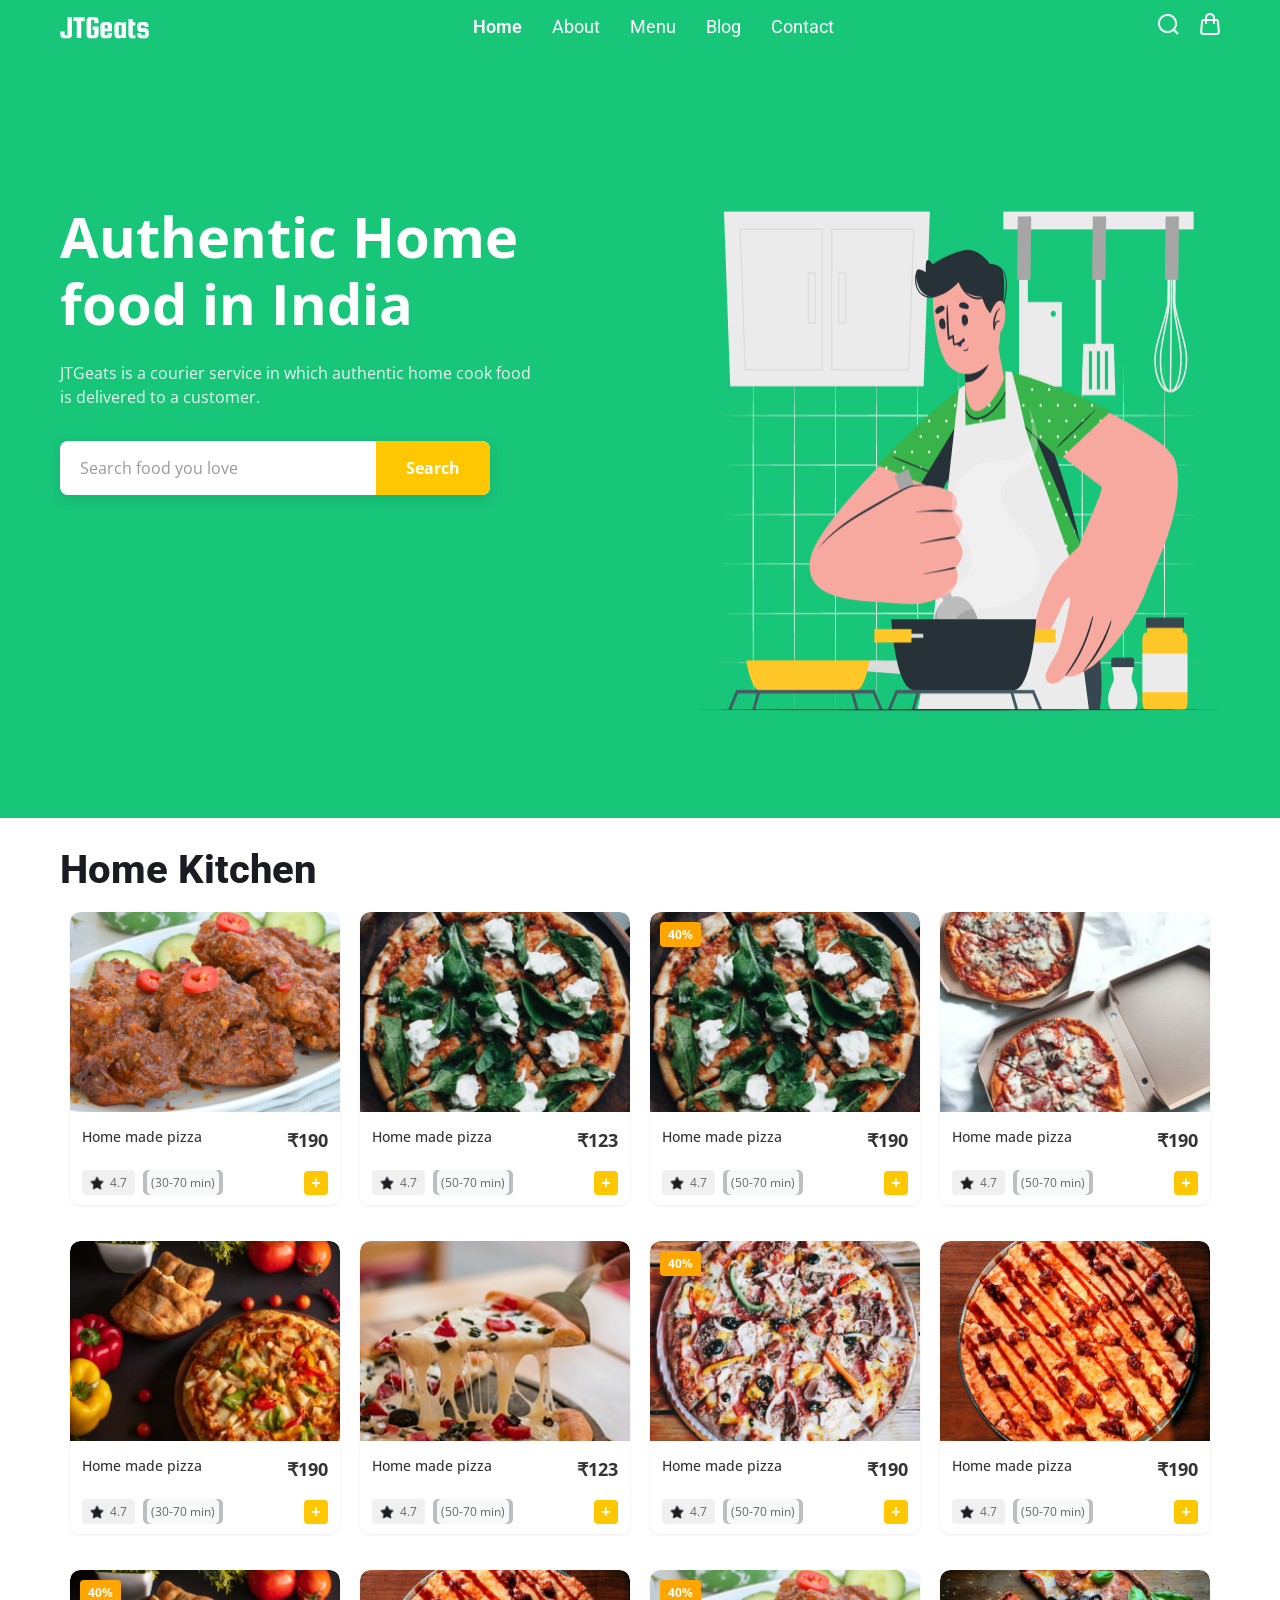
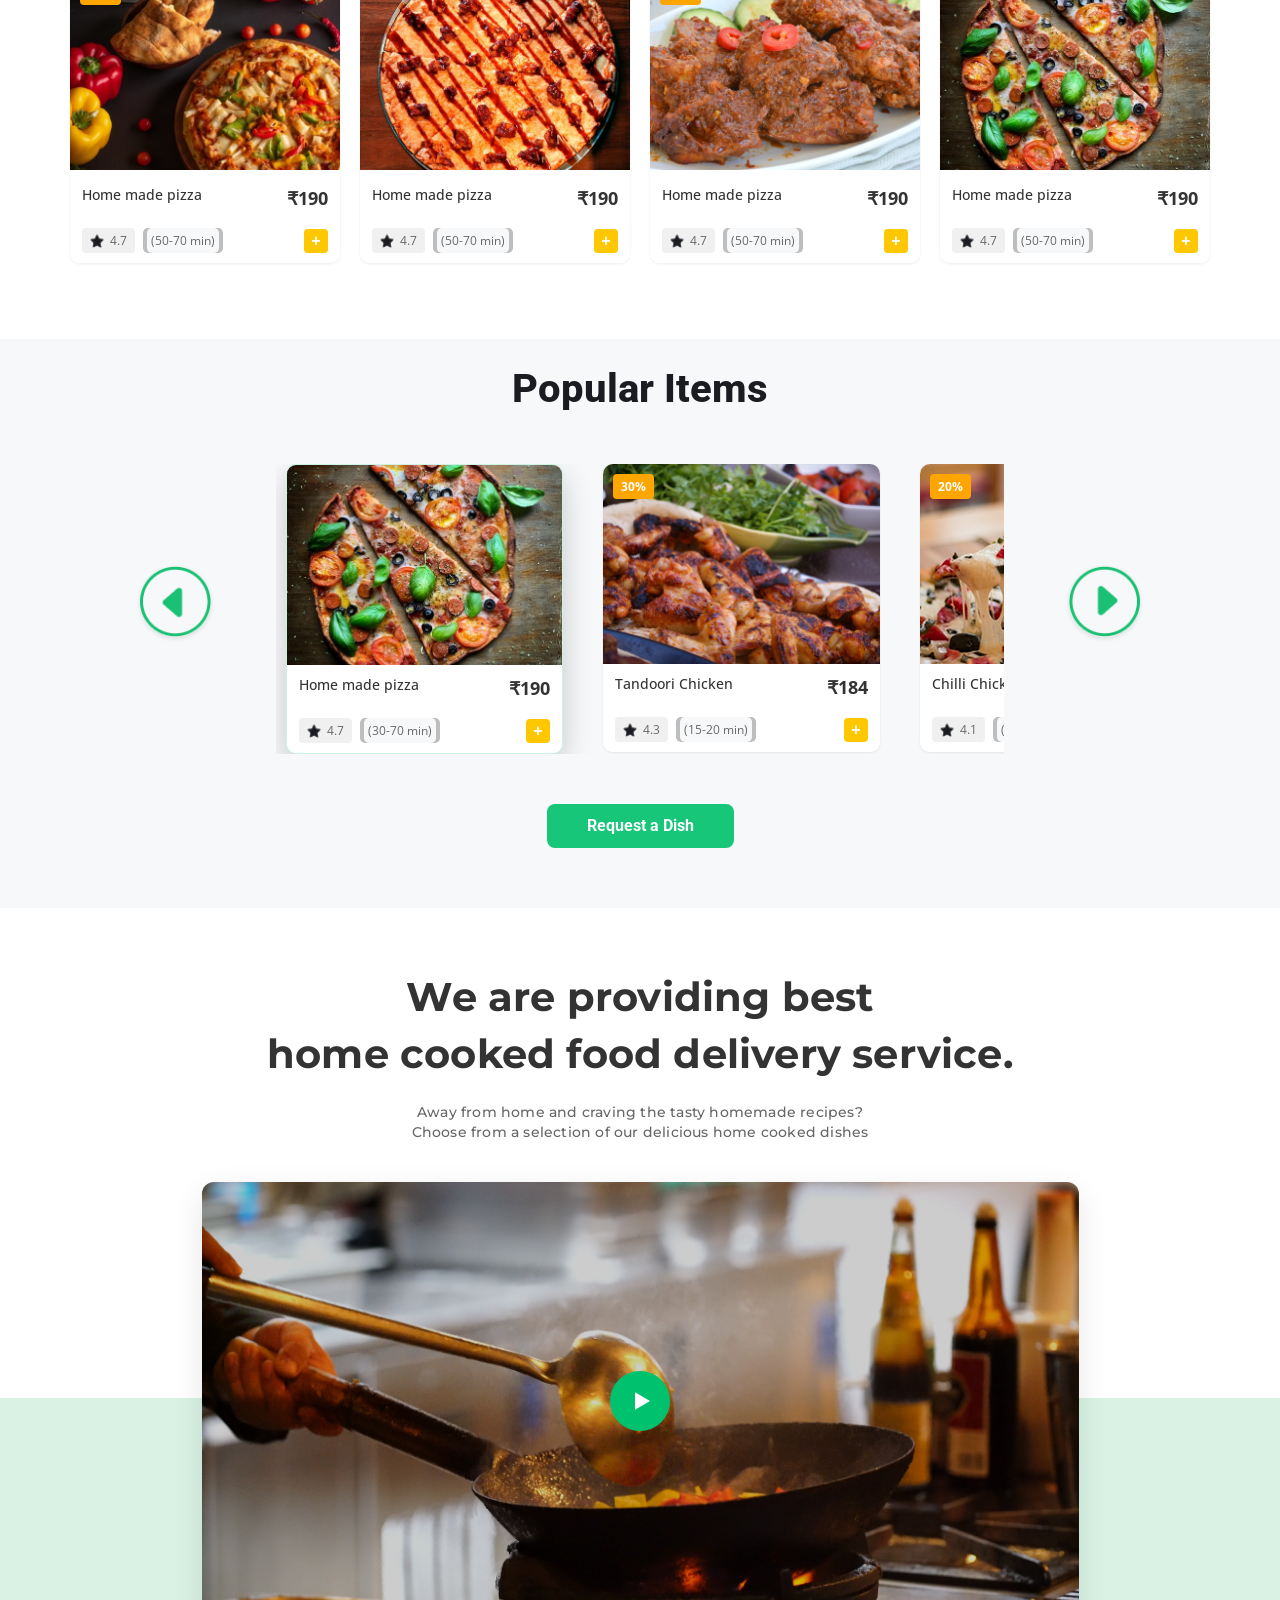
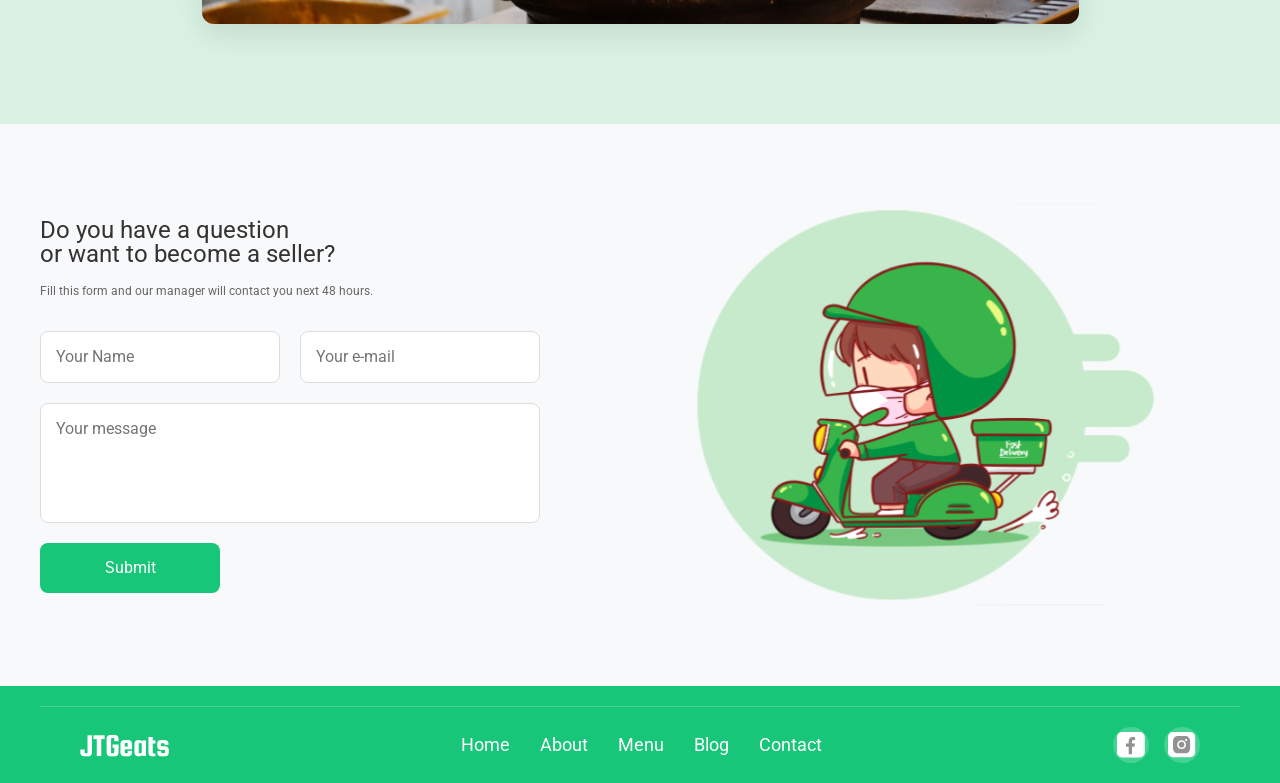
==== commit ba61cfe6: "close to perfection lol" ====
--- a/index.html
+++ b/index.html
@@ -146,16 +146,10 @@
       </nav>
       <div class="social-icons">
         <a href="#" class="social-icon">
-          <svg width="24" height="24" viewBox="0 0 24 24" fill="none" xmlns="http://www.w3.org/2000/svg">
-            <path d="M18 2H15C13.6739 2 12.4021 2.52678 11.4645 3.46447C10.5268 4.40215 10 5.67392 10 7V10H7V14H10V22H14V14H17L18 10H14V7C14 6.73478 14.1054 6.48043 14.2929 6.29289C14.4804 6.10536 14.7348 6 15 6H18V2Z" stroke="white" stroke-width="2" stroke-linecap="round" stroke-linejoin="round"/>
-          </svg>
+          <img src="assets/Facebook.svg" alt="facebook logo">
         </a>
         <a href="#" class="social-icon">
-          <svg width="24" height="24" viewBox="0 0 24 24" fill="none" xmlns="http://www.w3.org/2000/svg">
-            <path d="M17 2H7C4.23858 2 2 4.23858 2 7V17C2 19.7614 4.23858 22 7 22H17C19.7614 22 22 19.7614 22 17V7C22 4.23858 19.7614 2 17 2Z" stroke="white" stroke-width="2" stroke-linecap="round" stroke-linejoin="round"/>
-            <path d="M16 11.3701C16.1234 12.2023 15.9813 13.0523 15.5938 13.7991C15.2063 14.5459 14.5932 15.1515 13.8416 15.5297C13.0901 15.908 12.2385 16.0397 11.4078 15.906C10.5771 15.7723 9.80977 15.3801 9.21485 14.7852C8.61993 14.1903 8.22774 13.4229 8.09408 12.5923C7.96042 11.7616 8.09208 10.91 8.47034 10.1584C8.8486 9.40691 9.4542 8.7938 10.201 8.4063C10.9478 8.0188 11.7978 7.87665 12.63 8.00006C13.4789 8.12594 14.2649 8.52152 14.8717 9.12836C15.4785 9.73521 15.8741 10.5211 16 11.3701Z" stroke="white" stroke-width="2" stroke-linecap="round" stroke-linejoin="round"/>
-            <path d="M17.5 6.5H17.51" stroke="white" stroke-width="2" stroke-linecap="round" stroke-linejoin="round"/>
-          </svg>
+          <img src="assets/instagarm.svg" alt="instagarm logo">
         </a>
       </div>
     </div>
--- a/style.css
+++ b/style.css
@@ -504,7 +504,8 @@
 
     .carousel-container {
       width: 100%;
-      max-width: 810px; 
+      max-width: 840px; 
+      margin-top: 15px;
       overflow: hidden;
       z-index: 0;
     }
